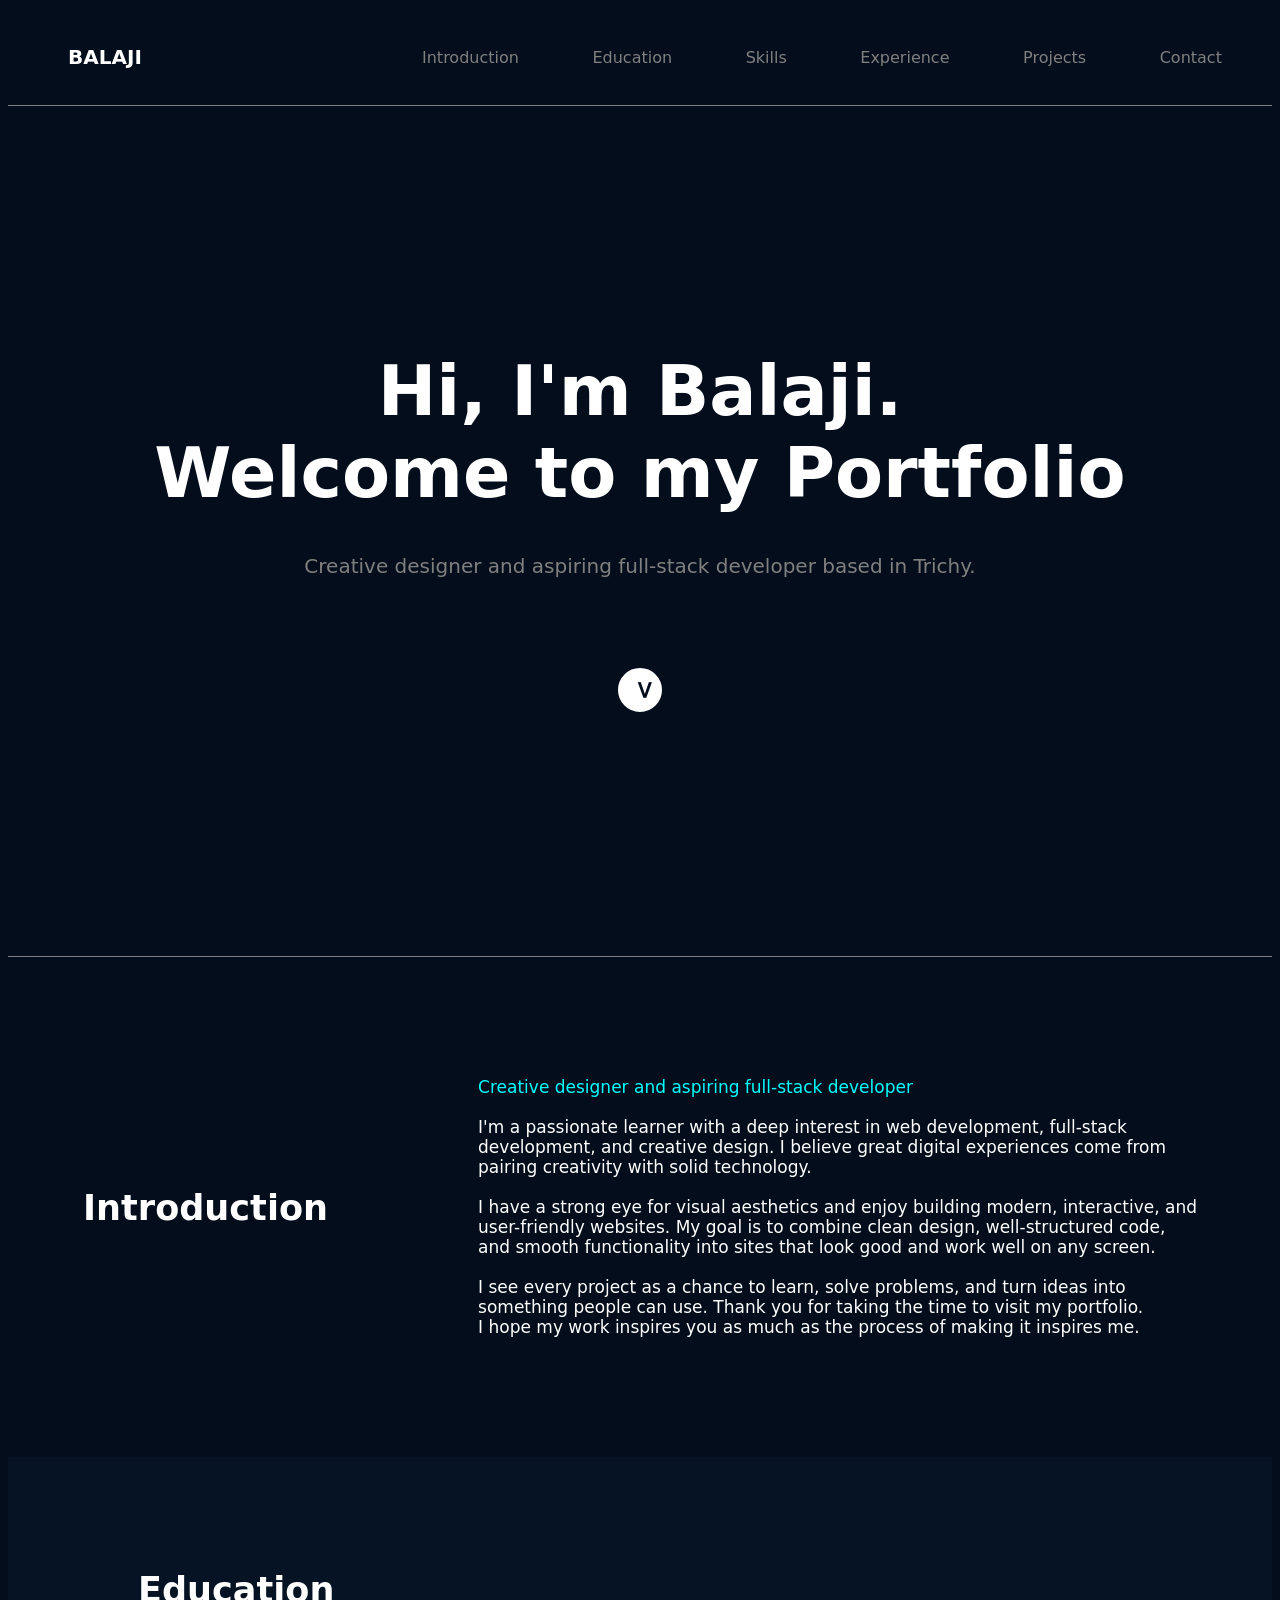
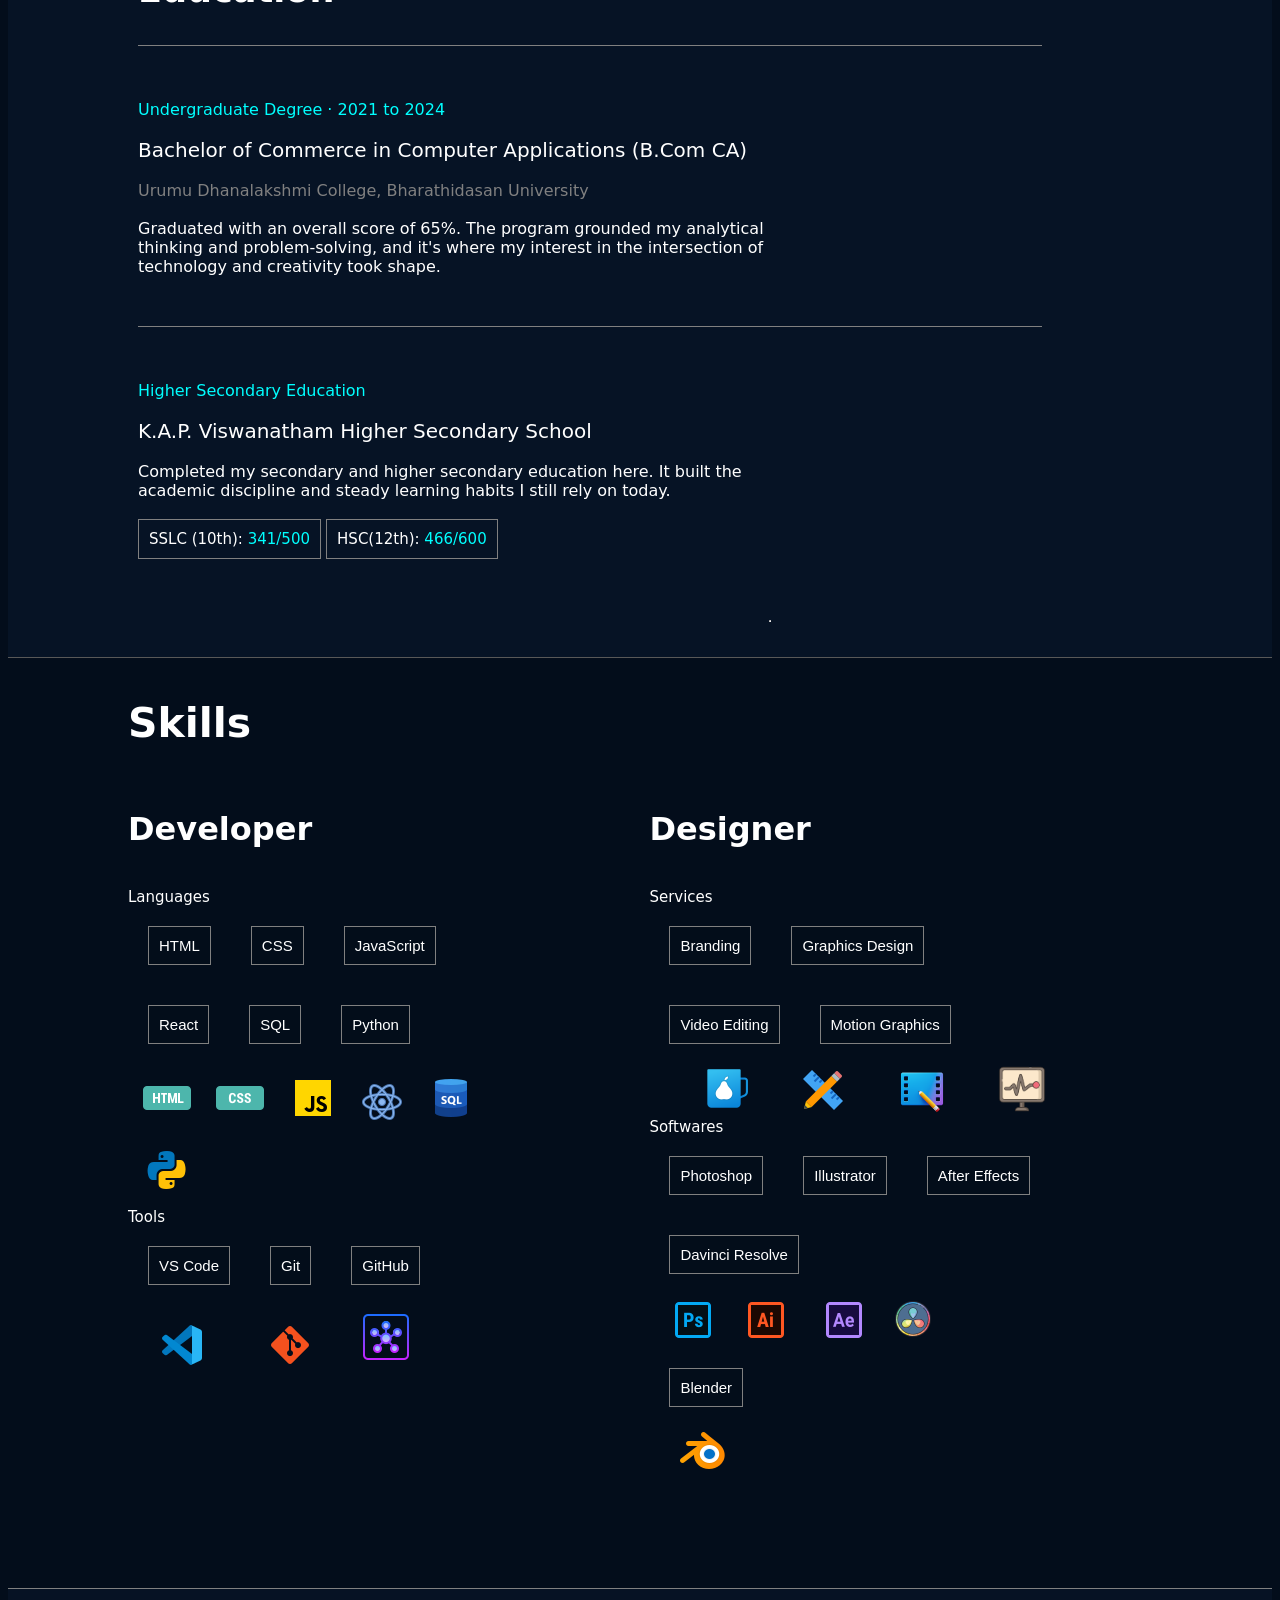
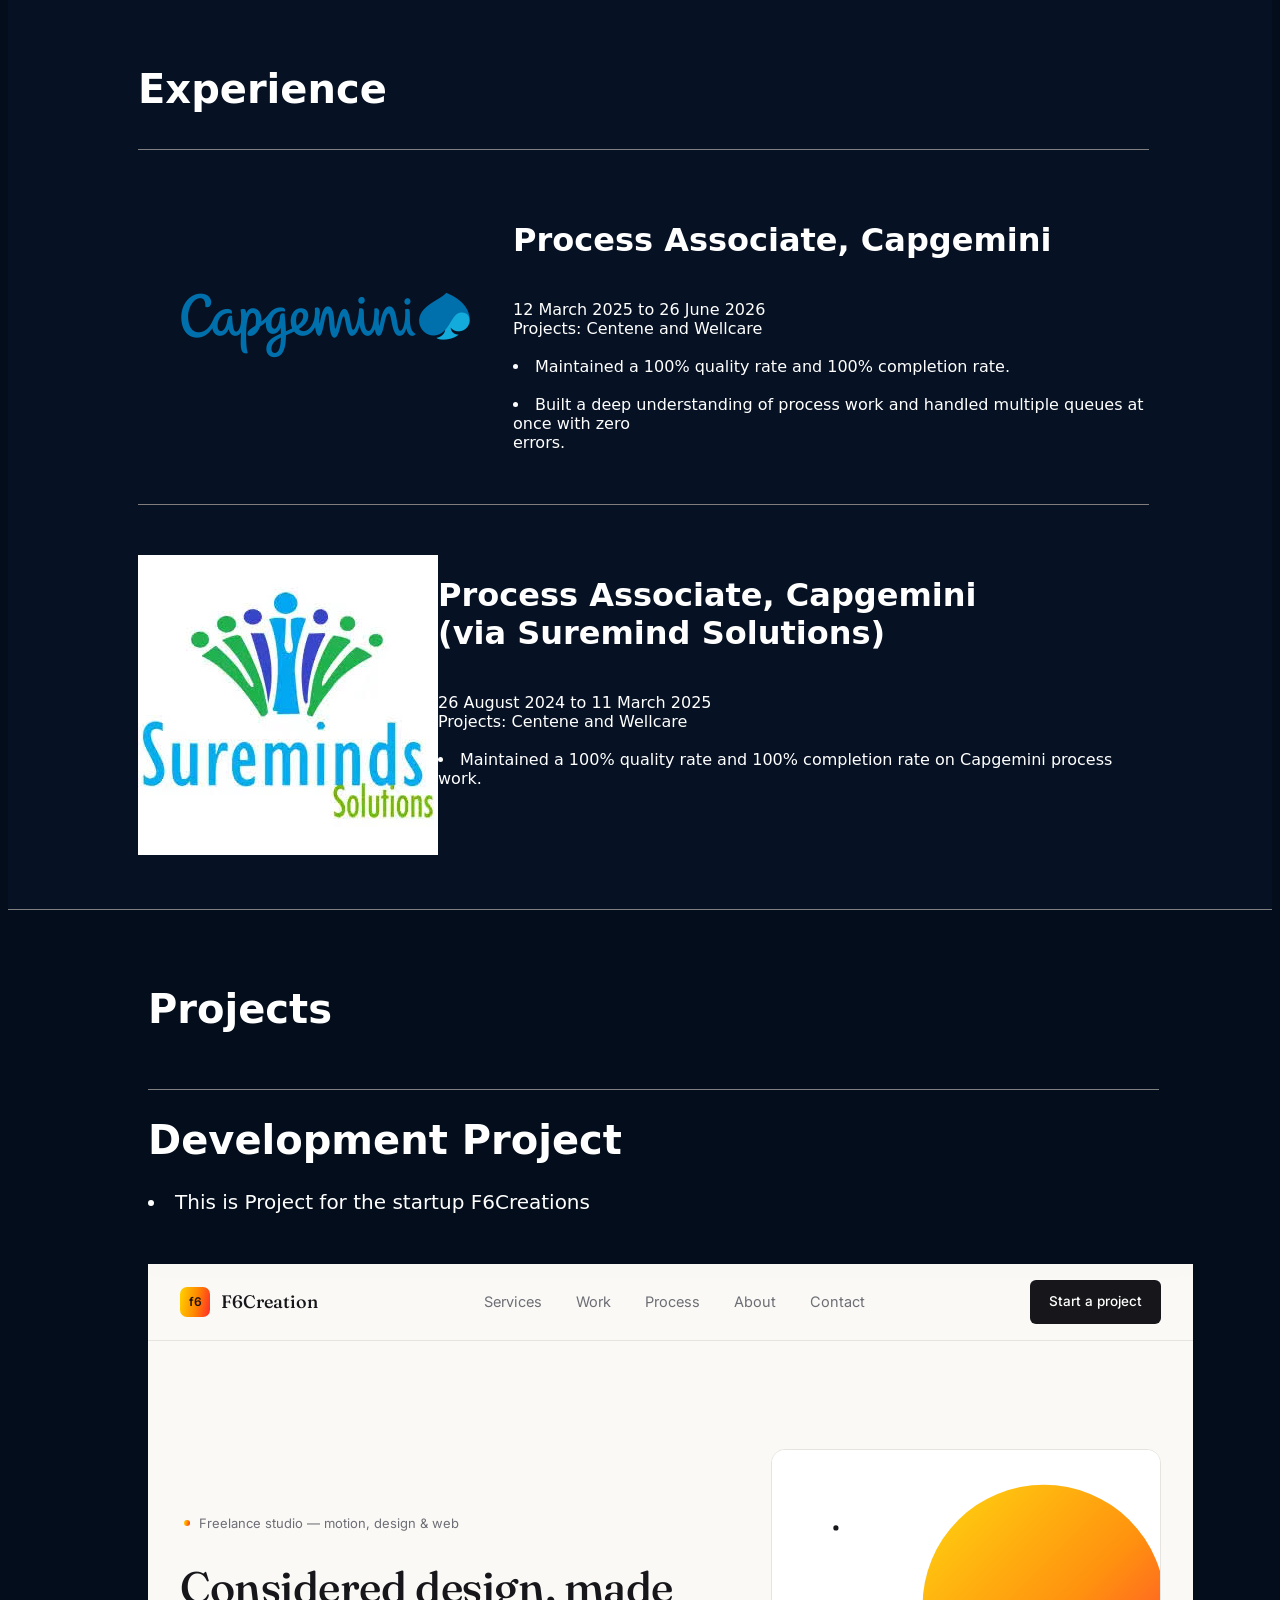
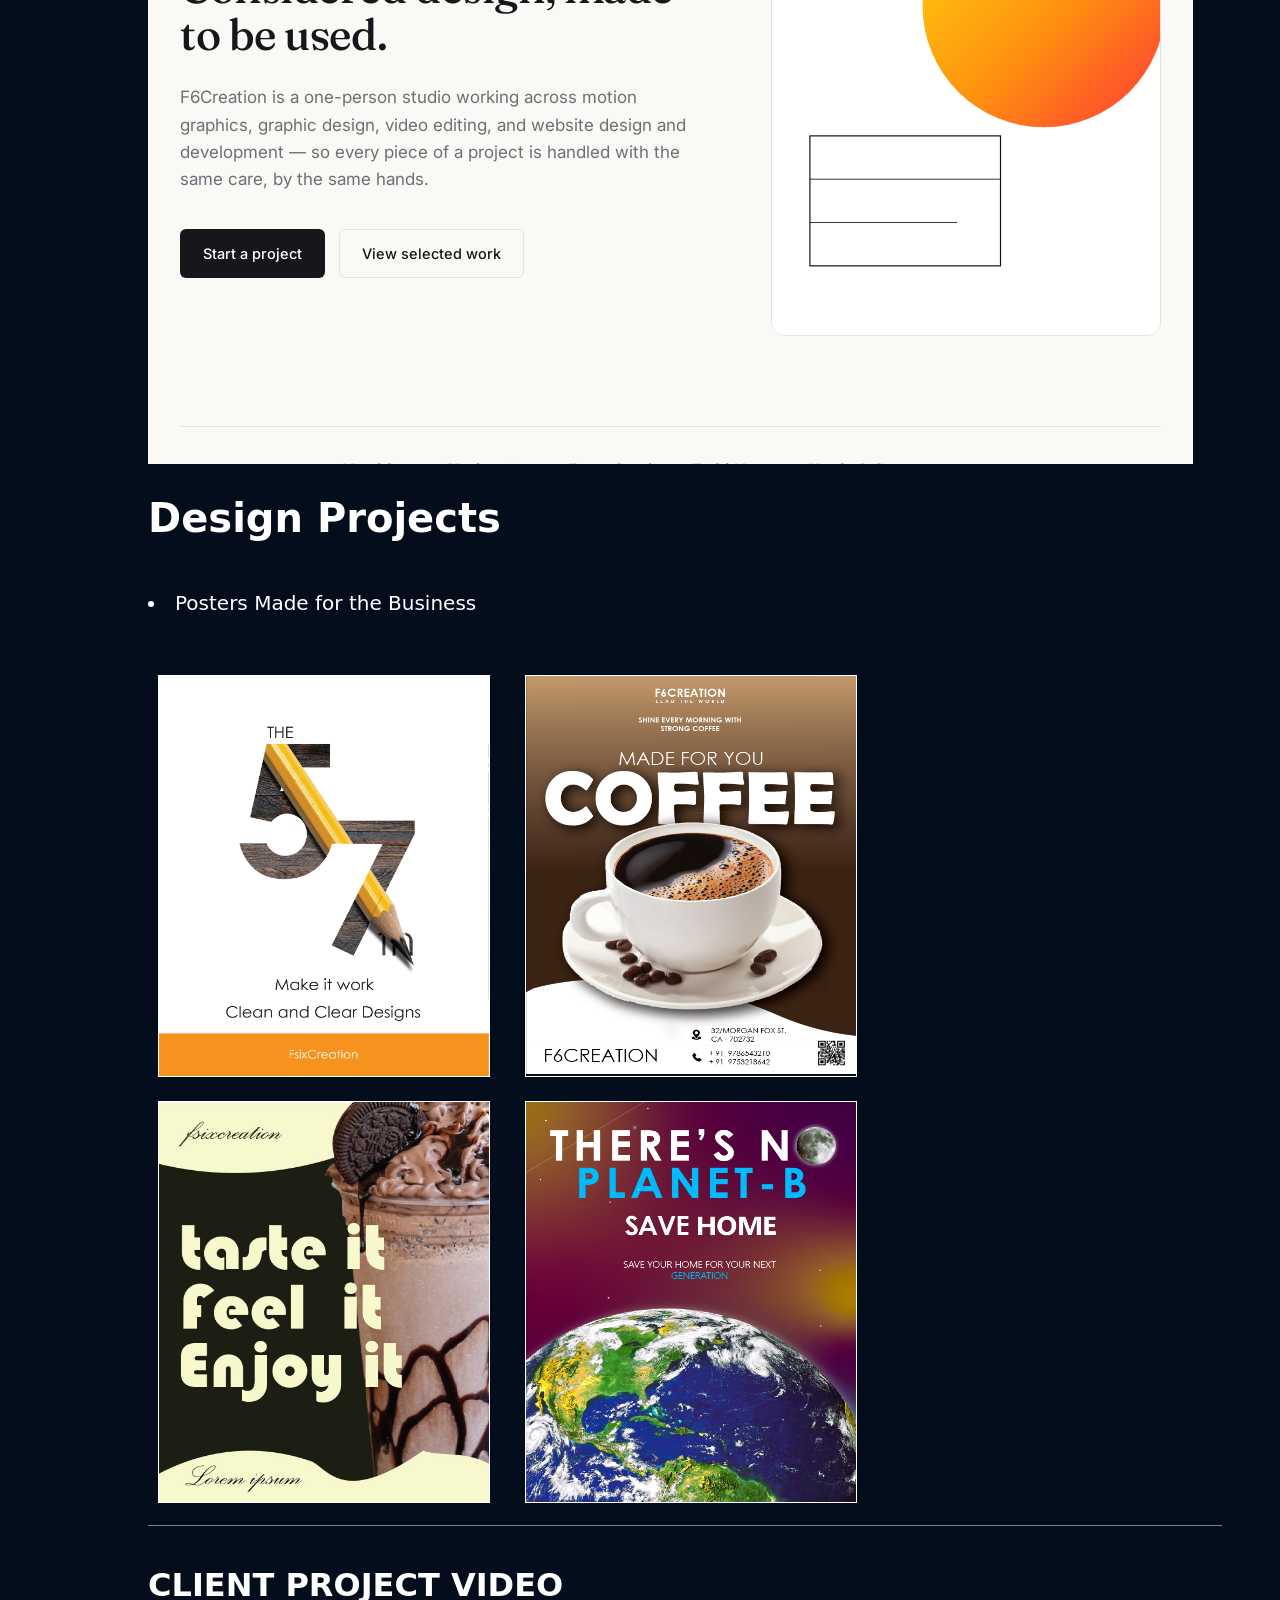
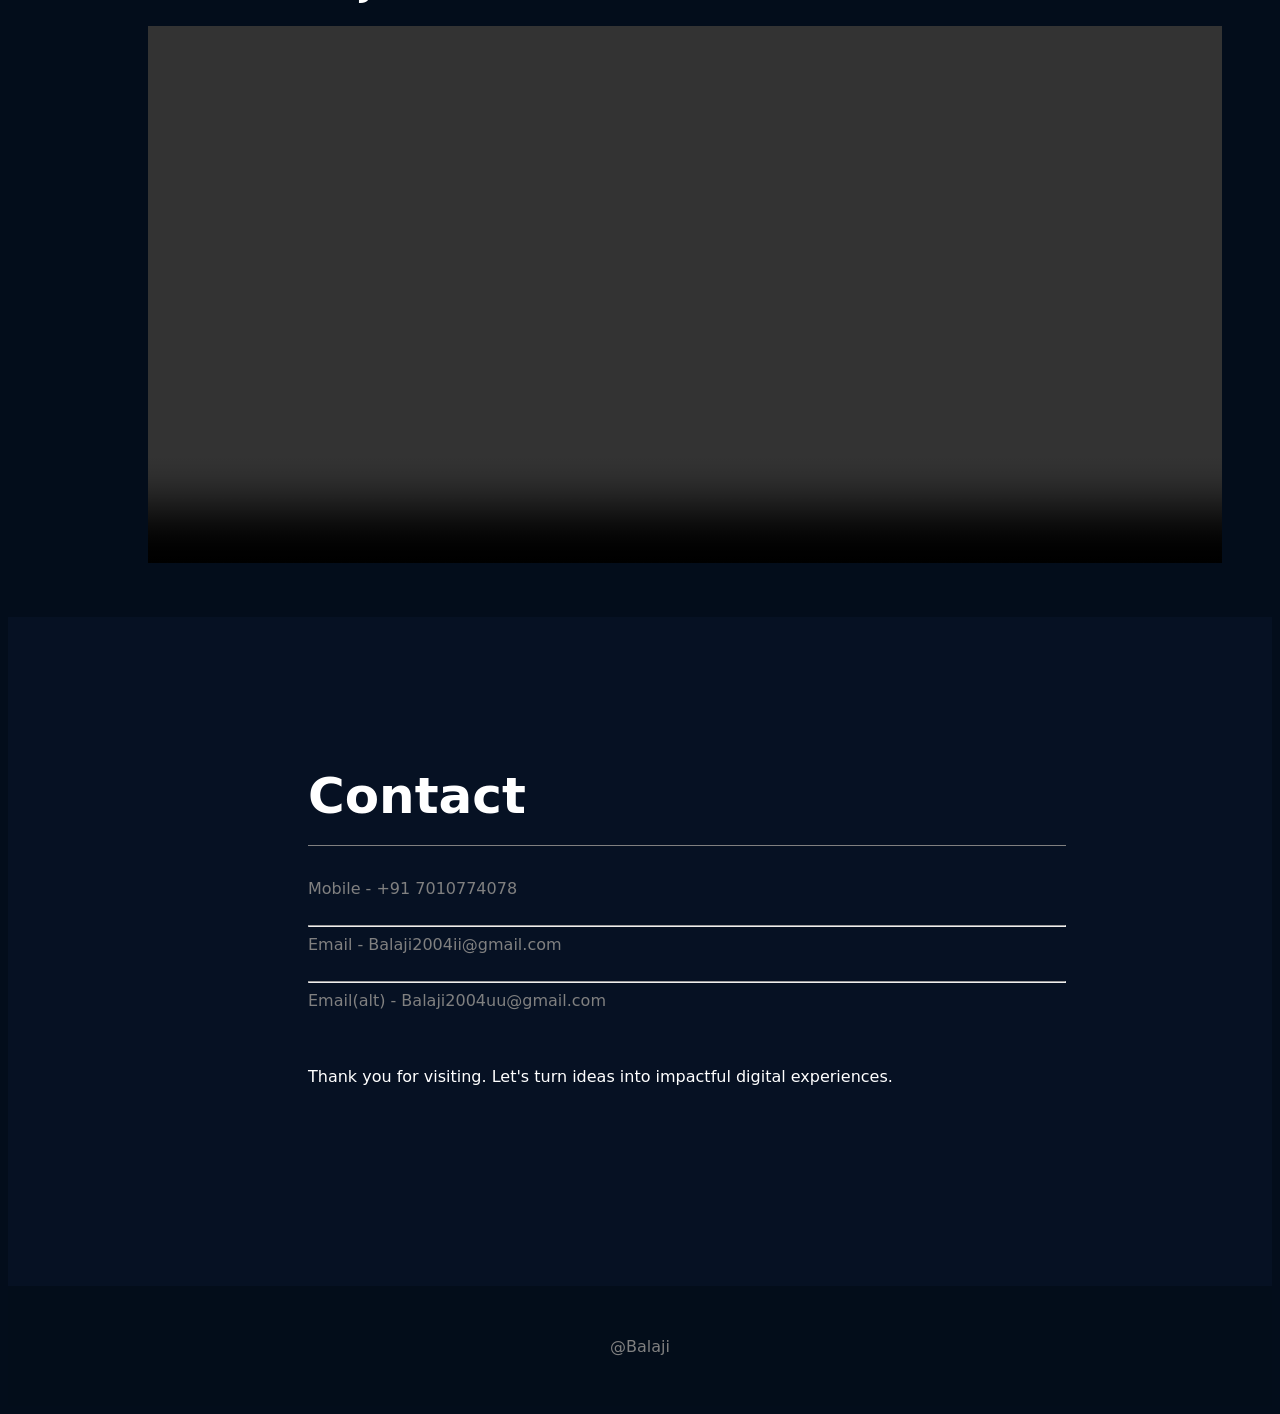
==== index.html @ a77b5b73 "Add files via upload" ====
<!DOCTYPE html>
<html lang="en">
<link rel="stylesheet" href="portfolio.css">
<head>
    <meta charset="UTF-8">
    <meta name="viewport" content="width=device-width, initial-scale=1.0">
    <title>Portfolio - Hire</title>
</head>
<body>
    <head1>
        <name class="name"><h4 style="display: inline-block;">BALAJI</h4></name>
        <options class="options">
            <option1>Introduction</option1>
            <option2>Education</option2>
            <option3>Skills</option3>
            <option4>Experience</option4>
            <option5>Projects</option5>
            <option6>Contact</option6>
        </options>

    </head1>

    <div class="page1">
    <div class="landing-page">
        Hi, I'm Balaji.<br>
        Welcome to my Portfolio<br>
        <div class="intro">
                Creative designer and aspiring full-stack developer based in Trichy.
        </div>
        <div class="button">></div>
    </div>
    </div>

    <div class="page2">
            <div class="left-content">
                <h3>Introduction</h3>
            </div>
            <div class="right-content">
                <span style="color: aqua;">Creative designer and aspiring full-stack developer</span> <br> <br>
                    I'm a passionate learner with a deep interest in web development, full-stack <br>    development, and creative design. I believe great digital experiences come from <br> pairing creativity with solid technology. <br> <br>
                    I have a strong eye for visual aesthetics and enjoy building modern, interactive, and <br> user-friendly websites. My goal is to combine clean design, well-structured code, <br> and smooth functionality into sites that look good and work well on any screen. <br> <br>
                    I see every project as a chance to learn, solve problems, and turn ideas into <br> something people can use. Thank you for taking the time to visit my portfolio. <br> I hope my work inspires you as much as the process of making it inspires me. <br>

            </div>
    </div>

    <div class="page3">
        <div class="page3-title">
            <h3>Education</h3>
        </div>
        <div class="ug">
            <span style="color: aqua;">Undergraduate Degree · 2021 to 2024</span> <br><br>
            <span style="font-size: 20px;">Bachelor of Commerce in Computer Applications (B.Com CA)</span> <br><br>
            <span style="color: grey;">Urumu Dhanalakshmi College, Bharathidasan University</span> <br><br>   
            Graduated with an overall score of 65%. The program grounded my analytical <br> thinking and problem-solving, and it's where my interest in the intersection of <br> technology and creativity took shape.
        </div>
        <div class="hs">
            <span style="color: aqua;">Higher Secondary Education</span> <br><br>
            <span style="font-size: 20px;">K.A.P. Viswanatham Higher Secondary School</span> <br><br>
            Completed my secondary and higher secondary education here. It built the <br> academic discipline and steady learning habits I still rely on today.
            <br><br><button>SSLC (10th): <span style="color: aqua;">341/500</span> </button> <button>HSC(12th): <span style="color: aqua;">466/600</span> </button>
        </div>
        <hr>
    </div>

    <div class="page4">
        <div class="page4-title">
            <h3>Skills</h3>
        </div>
    

        <div class="box1">
            <div class="section1">
                <h1>Developer</h1>
                <br>
                <span style="font-size: 15px;">Languages</span>
                <div class="language"><button>HTML</button><button>CSS</button><button>JavaScript</button><button>React</button><button>SQL</button><button>Python</button></div>
                <div class="images"><img src="HTML.png" alt=""><img src="css.png" alt=""><img src="js.png" alt=""><img src="react.png" alt=""><img src="sql.png" alt=""><img src="python.png" alt=""> </div>
                <span  style="font-size: 15px;">Tools</span>
                <div class="tools"><button>VS Code</button><button>Git</button><button>GitHub</button></div>
                <div class="tools-images"><img style="margin-left: 30px;" src="vs code.png" alt=""><img style="margin-left: 60px;" src="git.png" alt=""> <img style="margin-left: 35px;" src="git hub.png" alt=""></div>
            </div>
            <div class="section2">
                <h1>Designer</h1>
                <br>
                <span  style="font-size: 15px;">Services</span>
                <div class="services"><button>Branding</button><button>Graphics Design</button><button>Video Editing</button><button>Motion Graphics</button></div>
                <div class="services-image"><img src="Branding.png" alt=""><img src="Graphics Design.png" alt=""><img style="width: 50px;" src="editing.png" alt=""><img style="width: 50px;" src="motion grpahics.png" alt=""></div>
                <span  style="font-size: 15px;">Softwares</span>
                <div class="softwares"><button>Photoshop</button><button>Illustrator</button><button>After Effects</button><button>Davinci Resolve</button></div>
                <div class="softwares-image"><img style="margin-left: 20px;" src="ps.png" alt=""><img style="margin-left: 25px;" src="ai.png" alt=""><img style="margin-left: 30px;" src="After Effects.png" alt=""><img style="height: 50px; margin-left: 20px; " src="Davinci Resolve.png" alt=""></div>
                <div><button>Blender</button></div>
                <div><img style="margin-left: 30px;" src="Blender.png" alt=""></div>
            </div>
        </div>
    </div>

    <div class="page5">
        <div class="page5title">
            <h1>Experience</h1>
        </div>
        <div class="page5exp">

            <div class="page5exp2img">
                <img style="height: 250px; " src="capgemini.png" alt="">
            </div>
            <div class="page5exp1para">
                <h1>Process Associate, Capgemini</h1><br>
                <span>12 March 2025 to 26 June 2026</span><br>
                <span>Projects: Centene and Wellcare</span><br>
                <br>
                <li>Maintained a 100% quality rate and 100% completion rate.</li><br>
                <li>Built a deep understanding of process work and handled multiple queues at once with zero <br> errors.</li>
            </div>
        </div>

        <div class="page5exp2">

            <div class="page5exp1img">
                <img src="Suremind.jpg" alt="">
            </div>

            <div class="page5exp2para">
                <h1>Process Associate, Capgemini <br> (via Suremind Solutions)</h1><br>
                <span>26 August 2024 to 11 March 2025</span><br>
                <span>Projects: Centene and Wellcare</span><br>
                <br>
                <li>Maintained a 100% quality rate and 100% completion rate on Capgemini process work.</li><br>
            </div>

        </div>
    </div>

    <div class="page6">
        <div class="Development-project">
            <h1>Projects</h1>
        </div>
        <div class="dev-heading">
        <h1>Development Project</h1>
        <p><li style="font-size: 20px;">This is Project for the startup F6Creations</li></p>
        </div>
        <div class="window">
            <iframe style="height: 800px;" width="93%" src="f6creation.html" frameborder="0"></iframe>
        </div>
    </div>

    <div class="page6-2">
        <div class="dev-heading">
            <h1>Design Projects</h1><br>
            <p><li  style="margin-top: -20px;">Posters Made for the Business</li></p>
        </div>
        <div class="page6-2-video">
            <div class="poster1"><img src="pen.png" alt=""></div>
            <div class="poster1"><img src="coffee.png" alt=""></div>
            <div class="poster1"><img src="icecream.jpeg" alt=""></div>
            <div class="poster1"><img src="earth.png" alt=""></div>
        </div>
    </div>

    <div class="pagevideoheadline">
        <h1 style="color: white;" >CLIENT PROJECT VIDEO</h1>
    </div>

    <div class="video">
        <video controls src="Timeline 1.mp4"></video>
    </div>


    <div class="final-page">
        <div class="contact">
            <h1>Contact</h1>
            <span style="color: gray;">Mobile   -   +91 7010774078</span><br><br>
            <hr style="color: gray;">
            <span style="color: gray;">Email  -    Balaji2004ii@gmail.com</span><br><br>
            <hr>
            <span style="color: gray;">Email(alt)   -  Balaji2004uu@gmail.com</span><br><br><br><br>
            <span style="color: white;">Thank you for visiting. Let's turn ideas into impactful digital experiences.</span>
        </div>
    </div>


    <div class="bottom">
        @Balaji
    </div>




    </body>
</html>
---- portfolio.css ----
body{
    background-color: #030D1BFF;
    font-family: system-ui, -apple-system, BlinkMacSystemFont, 'Segoe UI', Roboto, Oxygen, Ubuntu, Cantarell, 'Open Sans', 'Helvetica Neue', sans-serif;
}
head1{
    display: flex;
    flex-direction: row;
    justify-content: space-between;
    color: white;
    font-family: system-ui, -apple-system, BlinkMacSystemFont, 'Segoe UI', Roboto, Oxygen, Ubuntu, Cantarell, 'Open Sans', 'Helvetica Neue', sans-serif;
    border-bottom: 0.2px solid grey;
    padding: 10px;
}

.name{
    padding-left: 50px;
    font-size: 20px;
    display: inline-block;
    color: white;
}
.page1{
    height: 850px;
    display: flex;
    flex-direction: column;
    justify-content: space-around;
    border-bottom: 1px solid grey;
}
.options{
    padding-top: 30px;
    color: grey;
    width: 800px;
    display: flex;
    justify-content: space-between;
    cursor: pointer;
    padding-right:40px;
}
.landing-page{
    font-family:system-ui, -apple-system, BlinkMacSystemFont, 'Segoe UI', Roboto, Oxygen, Ubuntu, Cantarell, 'Open Sans', 'Helvetica Neue', sans-serif;
    color: white;
    font-size: 70px;
    text-align: center;
    font-weight: 750;
    height:700px;
    align-content: center;
}
.intro{
    font-family: system-ui, -apple-system, BlinkMacSystemFont, 'Segoe UI', Roboto, Oxygen, Ubuntu, Cantarell, 'Open Sans', 'Helvetica Neue', sans-serif;
    font-weight: 100;
    font-size: 20px;
    padding-top: 40px;
    color: grey;
    padding-bottom: 50px;
}

.button{
    font-size: 25px;
    color: #030D1AFF;
    background-color: white;
    border: 2px solid white;
    display: inline-block;
    border-radius: 100%;
    -webkit-border-radius: 100%;
    -moz-border-radius: 100%;
    -ms-border-radius: 100%;
    -o-border-radius: 100%;
    width: 40px;
    height: 40px;
    transform: rotate(90deg);
    -webkit-transform: rotate(90deg);
    -moz-transform: rotate(90deg);
    -ms-transform: rotate(90deg);
    -o-transform: rotate(90deg);
    cursor: pointer;
}

.page2{
    margin-top: 50px;
    margin-bottom: 50px;
    color: white;
    align-items: center;
    display: flex;
    flex-direction: row;
    justify-content: space-around;
    height: 400px;
    font-family: system-ui, -apple-system, BlinkMacSystemFont, 'Segoe UI', Roboto, Oxygen, Ubuntu, Cantarell, 'Open Sans', 'Helvetica Neue', sans-serif;
    font-size: 17px;
}

.left-content{
    font-size: 30px;
}

.page3{
    background-color: #061325FF;
    color: white;
    display: flex;
    flex-direction: column;
    justify-content: space-around;
    height: 800px;
    padding-left: 260px;
    font-family: system-ui, -apple-system, BlinkMacSystemFont, 'Segoe UI', Roboto, Oxygen, Ubuntu, Cantarell, 'Open Sans', 'Helvetica Neue', sans-serif;
    border-bottom: 1px solid rgb(88, 88, 88);
}

.page3-title{
    font-size: 30px;
    font-family: system-ui, -apple-system, BlinkMacSystemFont, 'Segoe UI', Roboto, Oxygen, Ubuntu, Cantarell, 'Open Sans', 'Helvetica Neue', sans-serif;
    border-bottom: 1px solid grey;
    margin-top: 50px;
    width: 90%;
}

.ug{
    width: 90%;
    border-bottom: 1px solid grey;
    padding-bottom: 50px;
}

.hs button{
    font-size: 15px;
    padding: 10px;
    background-color: #061325FF;
    color: white;
    border: 1px solid gray;
    font-family: system-ui, -apple-system, BlinkMacSystemFont, 'Segoe UI', Roboto, Oxygen, Ubuntu, Cantarell, 'Open Sans', 'Helvetica Neue', sans-serif ;
}
.page4-title{
    margin-left: 260px;
    width: 80%;
    display:block;
    color: white;
    font-size: 35px;
    right: 90px;
}
.box1{
    color: white;
    width: 75%;
    margin-left: 260px;
    display: flex;
    justify-content: space-between;
    height: 600px;
}
.section1{
    width: 45%;
    height: 300px;
    display: flex;
    flex-direction: column;
}
.section1 button{
    margin: 20px;
    font-size: 15px;
    color: white;
    background-color: #030D1AFF;
    border: 1px solid gray;
    padding: 10px;
}
.section2{
    width: 45%;
    height: 300px;
    display: flex;
    flex-direction: column;
}
.section2 button{
    margin: 20px;
    font-size: 15px;
    color: white;
    background-color: #030D1AFF;
    border: 1px solid gray;
    padding: 10px;
    border-bottom: 1px solid gray;
}
.page4{
    border-bottom: 1px solid gray;
}
.page5-title{
    color: white;
    margin-left: 250px;
    font-size: 25px;
    margin-top: -30px;
    padding-top: 50px;
    padding-bottom: 50px;
    border-bottom: 1px solid gray;
    width: 80%;
}
.page5{
    background-color: #061224FF ;
    color: white;
    border-bottom: 1px solid gray;
}
.page5title{
    width: 80%;
    padding-top: 50px;
    margin-left: 260px;
    font-size: 20px;
    border-bottom: 1px solid gray;
    padding-bottom: 10px;
}
.page5exp{
    display: flex;
    justify-content: space-around;
    padding-top: 50px;
    margin-left: 270px;
    border-bottom: 1px solid rgb(129, 125, 125);
    width: 80%;
    padding-bottom: 50px;
}
.page5exp2{
    display: flex;
    justify-content: space-around;
    padding-top: 50px;
    margin-left: 270px;
    width: 80%;
    padding-bottom: 50px;
}
.Development-project{
    color: white;
    font-size: 20px;
    margin-left: 140px;
    padding-top: 50px;
    padding-bottom: 30px;
    border-bottom: 1px solid gray;
    width: 80%;
}
.dev-heading{
    color: white;
    font-size: 10px;
    margin-left: 140px;
    padding-bottom: 30px;
    width: 80%;
}
.window{
    margin-left: 140px;
}
.page6-2-video{
    margin-left: 30px;
    height: 500px;
    width:85%;
    margin-left: 140px;
    display: inline-block;
    margin-bottom: 0px;
    border-bottom: 1px solid gray;
}
.dev-heading{
    font-size: 20px;
}
.poster1{
    display: inline-block;
    padding: 10px 10px 10px 10px;
    margin-right: 10px;
}
.poster1 img{
    border: .5px solid white;
    height: 400px;
    width: 330px;
}
.video{
    margin-top: 10px;
    margin-left: 140px;
    width: 85%;
    margin-bottom: 40px;
}
.video video{
    width: 100%;
    height: 100%;
}
.pagevideoheadline{
    margin-left: 140px;
}
.final-page{
    background-color: #061123FF;
    padding-bottom: 200px;
}
.contact{
    margin-top: 50px;
    color: white;
    background-color: #061123FF;
    margin-left: 400px;
    width: 60%;
}
.contact h1{
    padding-top: 150px;
    font-size: 50px;
    padding-bottom: 20px;
    border-bottom: 1px solid gray;
}
.bottom{
    width: 100%;
    height: 120px;
    background-color: #030D1AFF;
    color: gray;
    display: flex;
    align-items: center;
    justify-content: center;
}



@media screen and (max-width:375px){
    .name{
        font-size: 0px;
        width: 0;
        height: 0;
    }
    .options{
        width: 100%;
        padding-right: 20px;
    }
    .page2{
        position: relative;
        top: 290px;
    }
    .page3{
        position: relative;
        top: 400px;
        background-color: none;
    }
    .page4{
        position: relative;
        top: 1400px;
    }
    .page4 img{
        height: 0;
        width: 0;
    }
    .page5{
        position: relative;
        top: 2000px;
        background-color: #030D1AFF;
    }
    .page6{
        position: relative;
        top: 2000px;
    }
    .page6-2{
        position: relative;
        top: 2000px;
    }
    .pagevideoheadline{
        position: relative;
        top: 2900px;
    }
    .video{
        position: relative;
        top: 2900px;
    }

    .final-page{
        position: relative;
        top: 2400px;
        background-color: #030D1AFF;
    }
    .final-page{
        background-color: #030D1AFF;
        position: relative;
        top: 3200px;
    }
    .bottom{
        position: relative;
        top: 3200px;
        align-items: center;
        left: 160px;
    }
}

@media screen and (max-width :1366px) {
        .page3-title{
            margin-left: -130px;
        }
        .ug{
            margin-left: -130px;
        }
        .hs{
            margin-left: -130px;
        }

        .page4-title{
            margin-left: 120px;
        }
        .box1{
            margin-left: 120px;
            height: 800px;
        }
        .section1 .images img{
            padding: 10px;
            padding-left: 15px;
        }
        .section2 .services-image img{
            margin-left:50px;
        }
        .page5title{
            margin-left: 130px;
        }
        .page5exp{
            margin-left: 130px;
        }
        .page5exp2{
            margin-left: 130px;
        }
        .page6-2-video img{
            width: 330px;
        }
        .page6-2{
            height: 1050px;
        }
        .page6-2-video{
            height: 860px;
        }
        .contact{
            margin-left: 300px;
        }
}
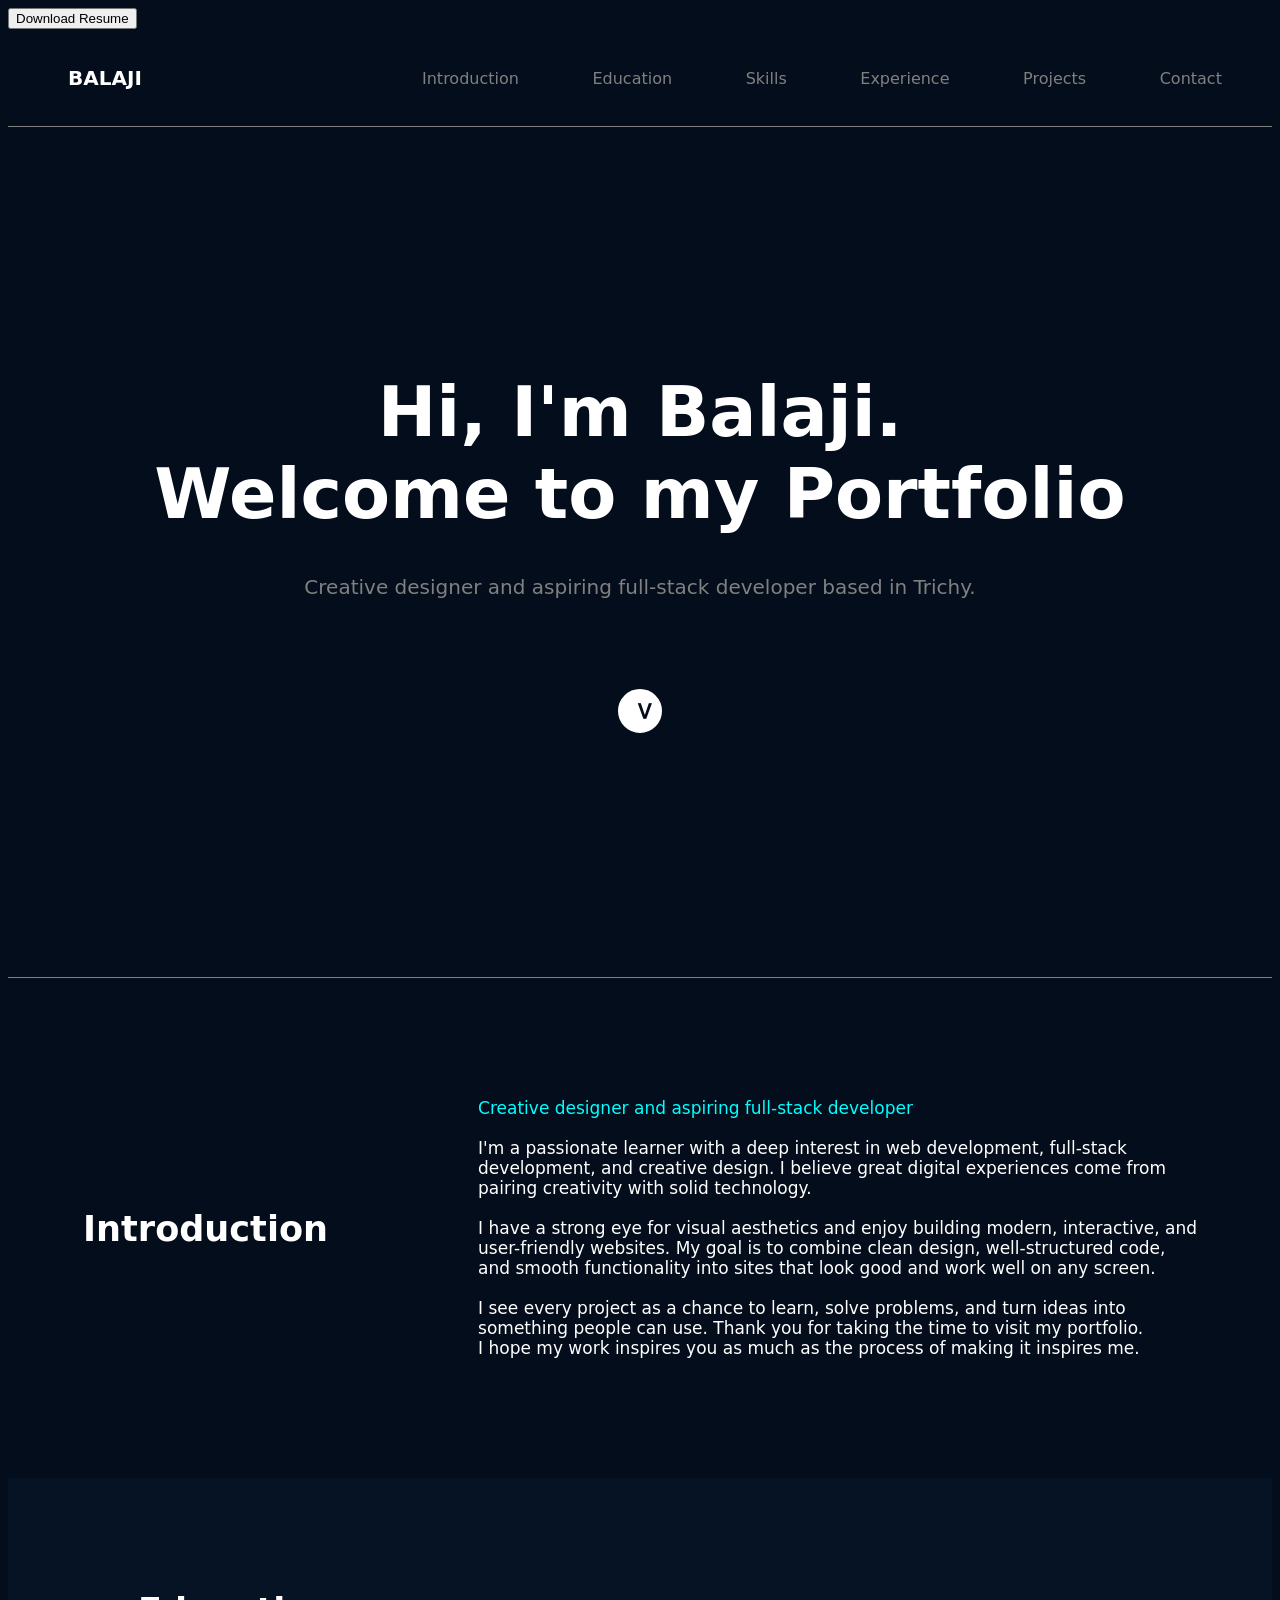
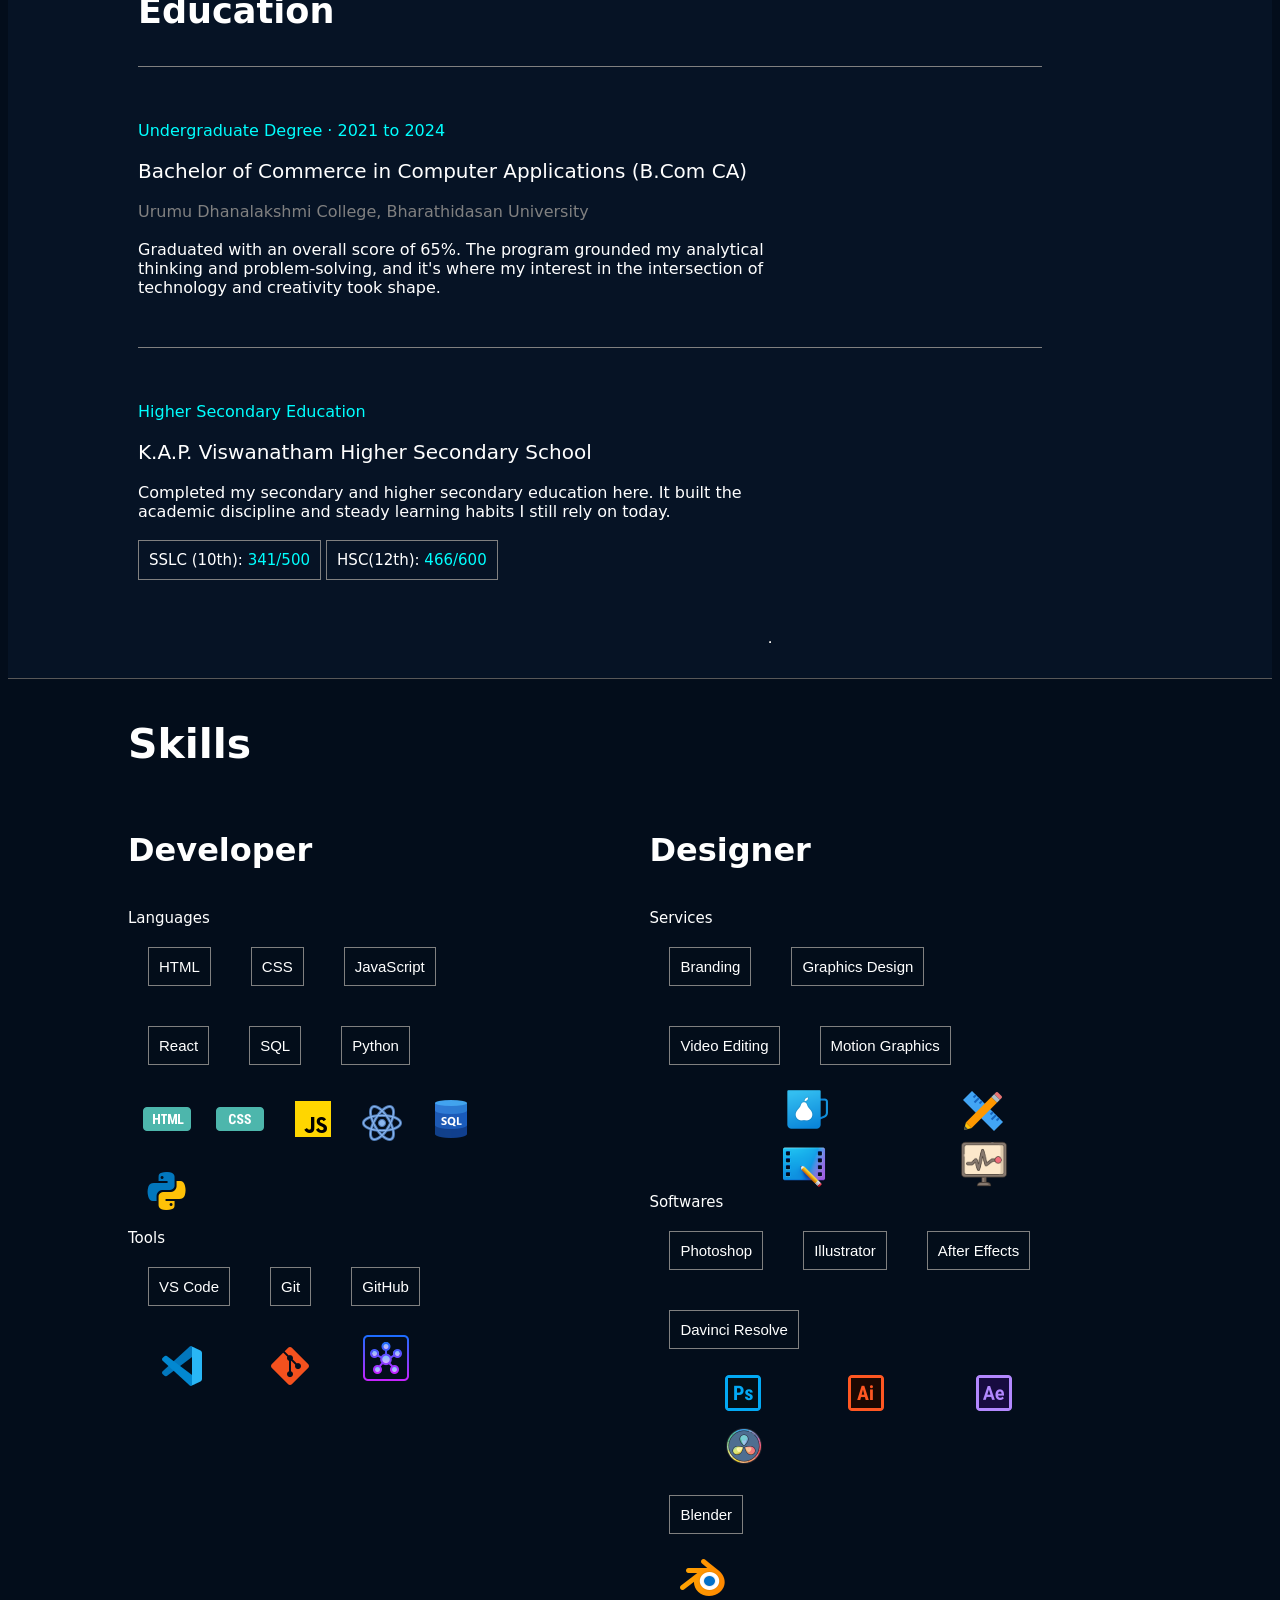
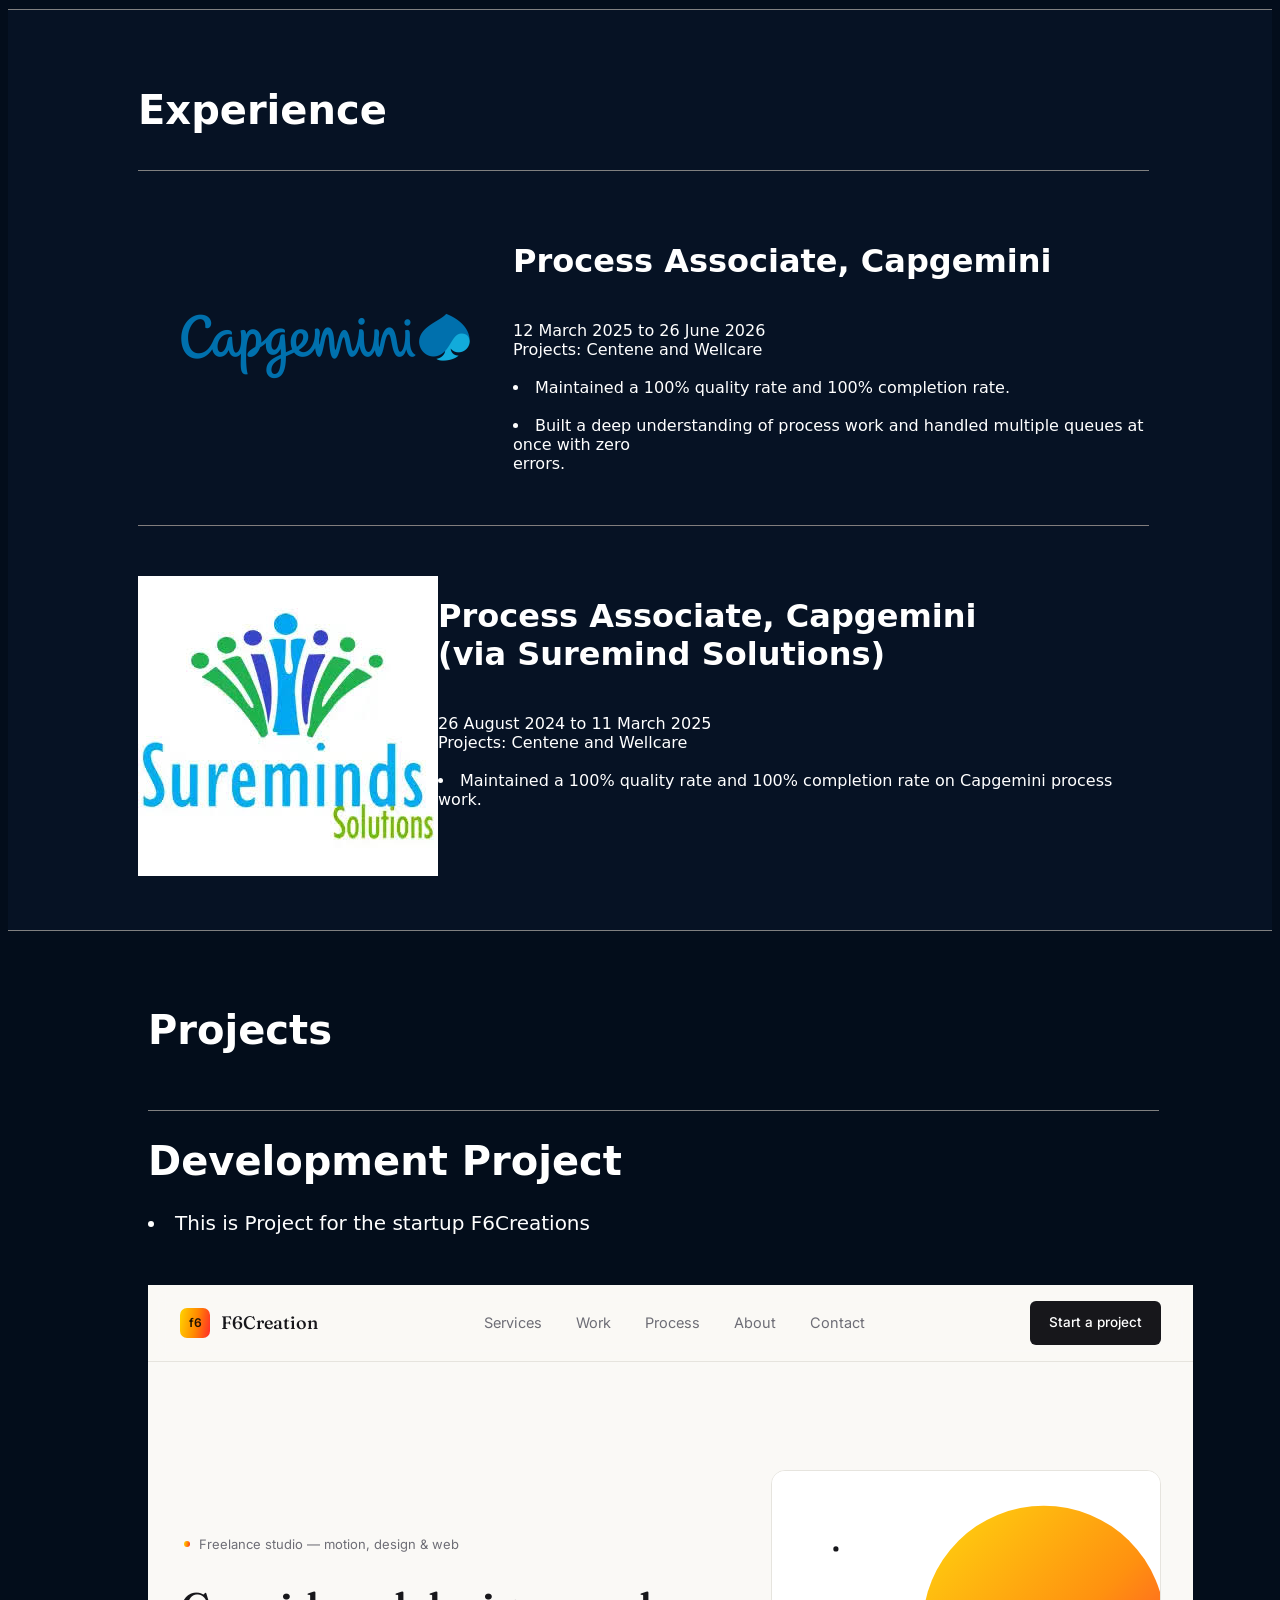
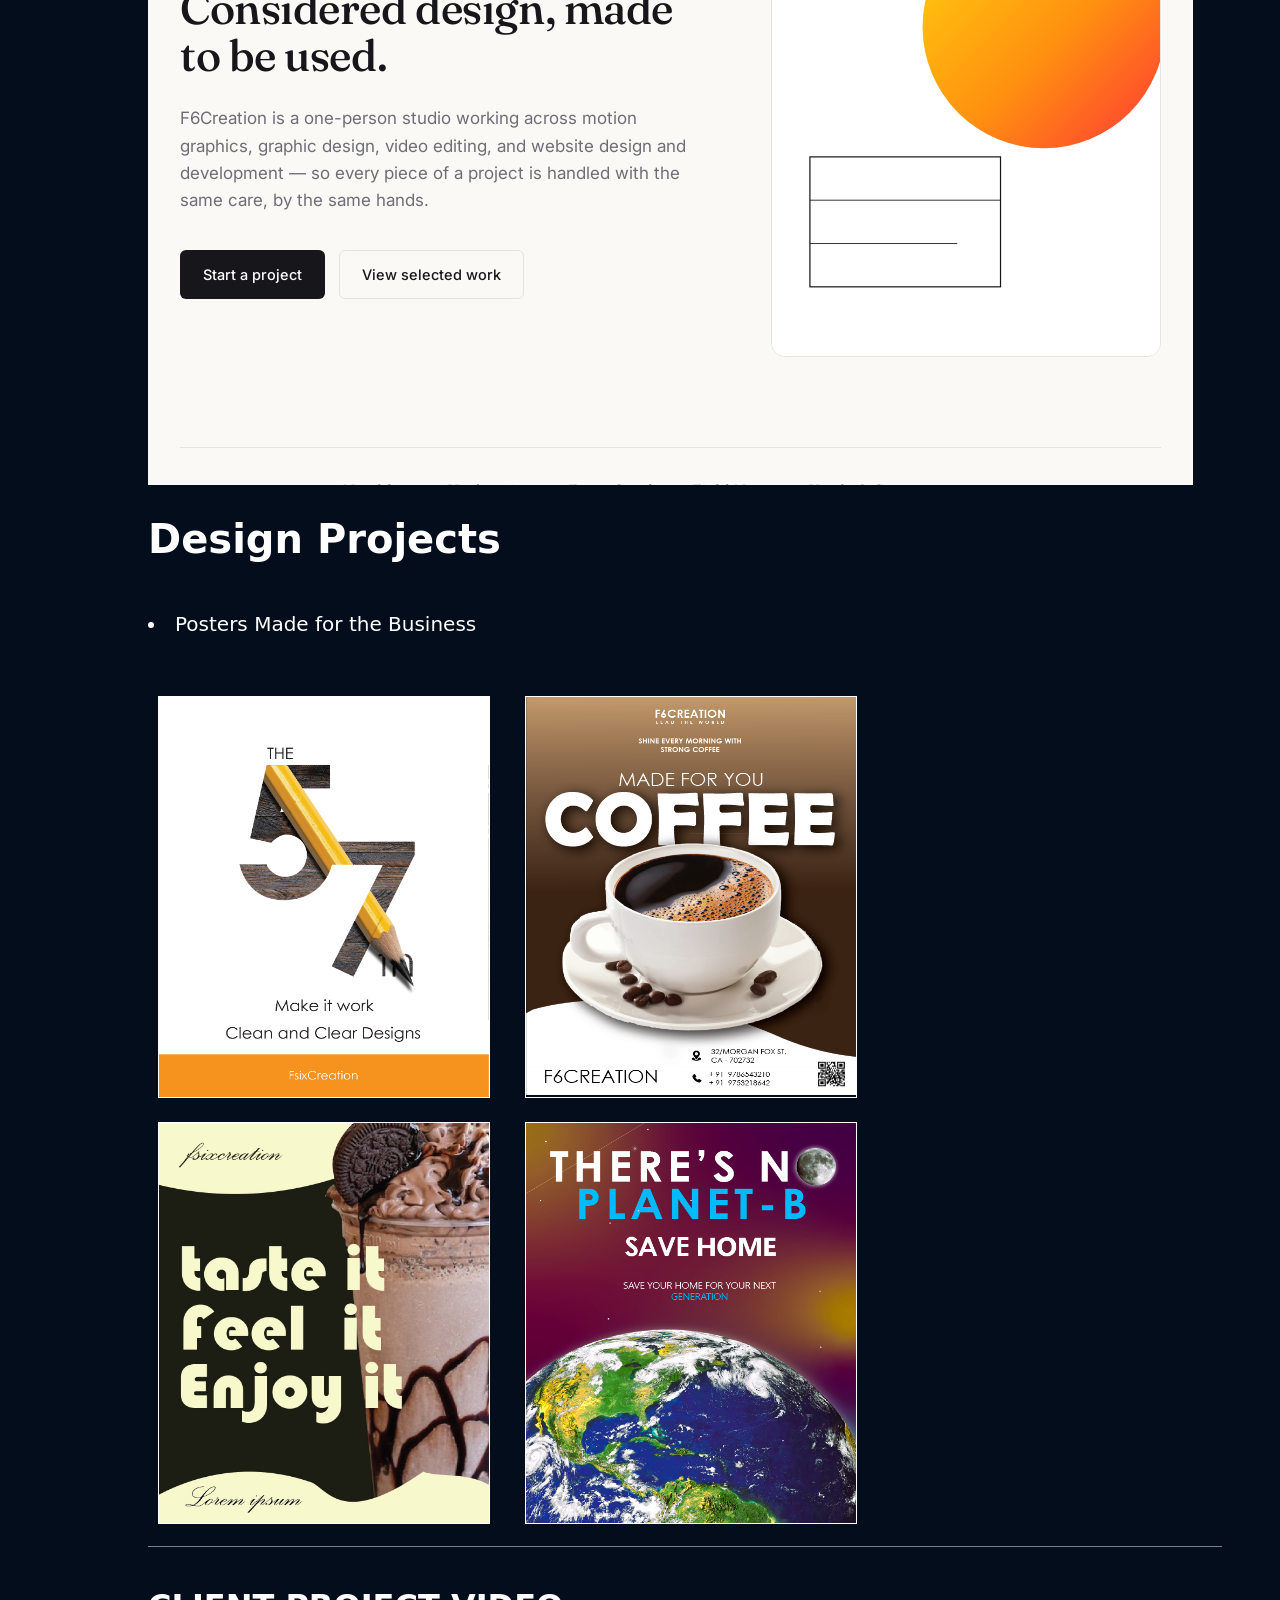
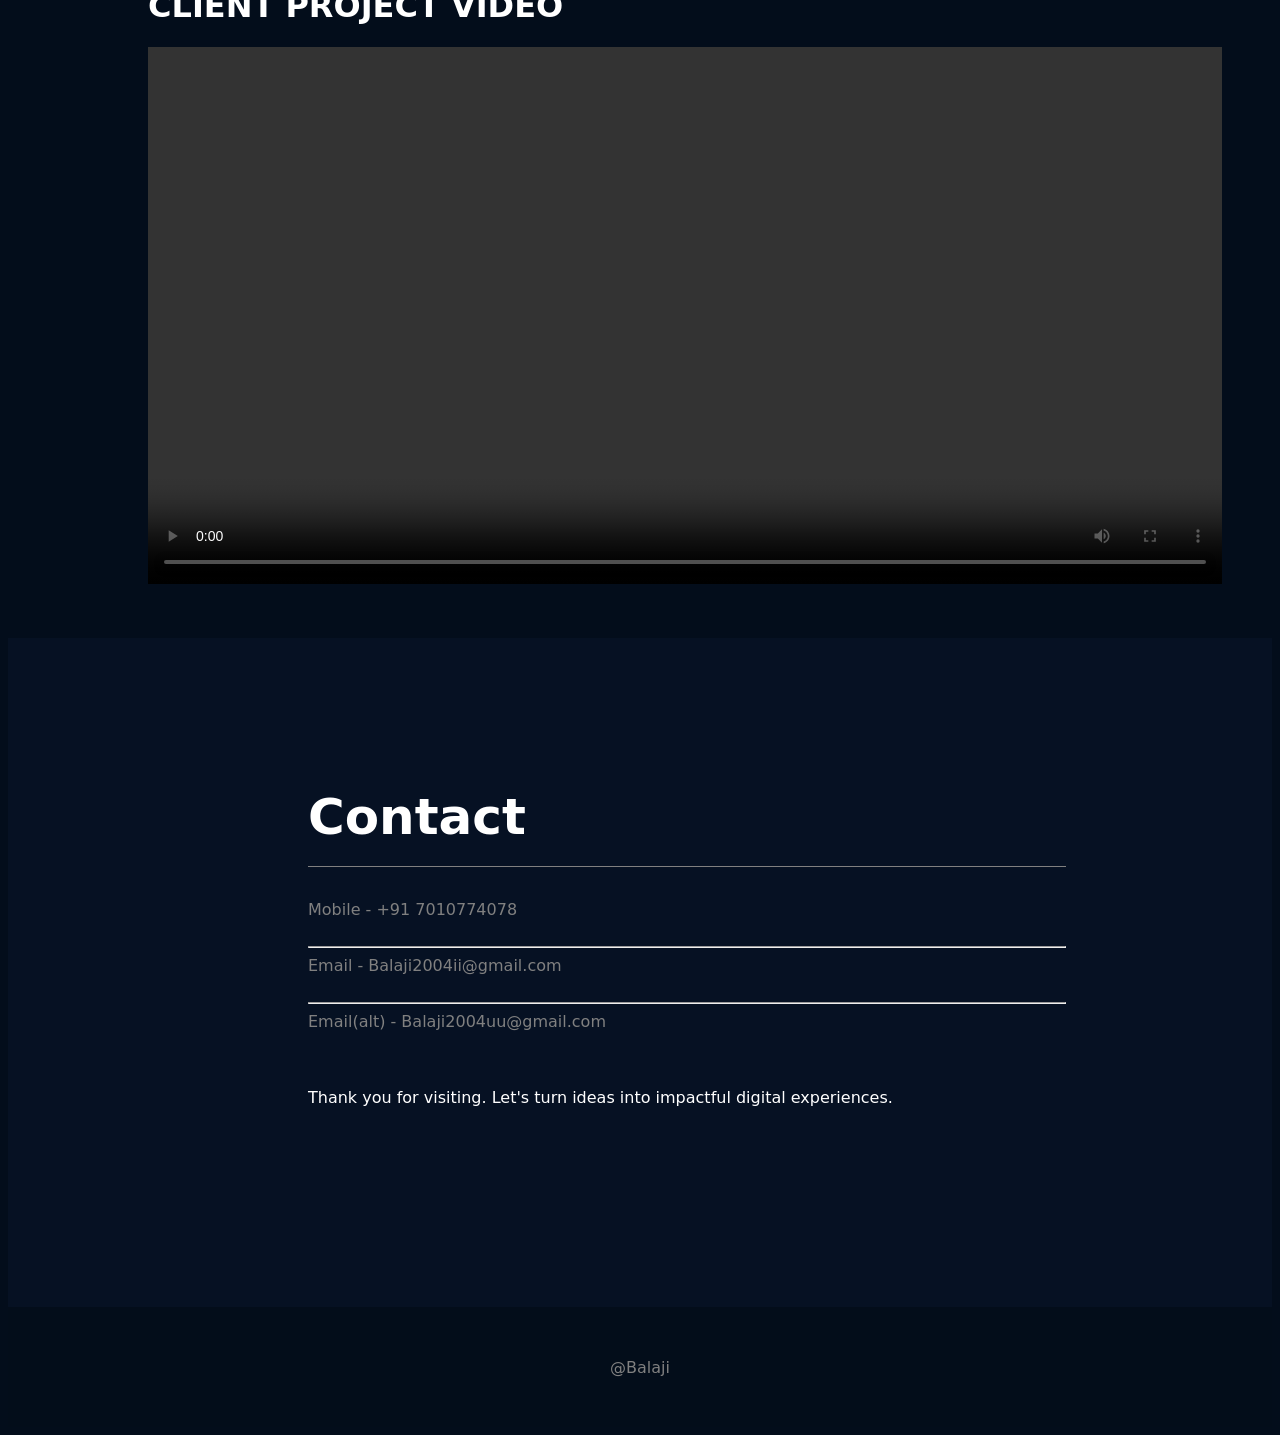
==== commit b533267d: "Update index.html" ====
--- a/index.html
+++ b/index.html
@@ -7,6 +7,7 @@
     <title>Portfolio - Hire</title>
 </head>
 <body>
+    <span class="resume" ><button onclick="location.href = 'Balaji Resume.pdf'">Download Resume</button></span>
     <head1>
         <name class="name"><h4 style="display: inline-block;">BALAJI</h4></name>
         <options class="options">
--- a/portfolio.css
+++ b/portfolio.css
@@ -172,6 +172,15 @@
 .page4{
     border-bottom: 1px solid gray;
 }
+.section1 .images img{
+    padding-left: 50px;
+}
+.section2 .services-image img{
+    padding-left: 80px;
+}
+.softwares-image img{
+    padding-left:50px;
+}
 .page5-title{
     color: white;
     margin-left: 250px;
@@ -408,4 +417,4 @@
         .contact{
             margin-left: 300px;
         }
-}+}
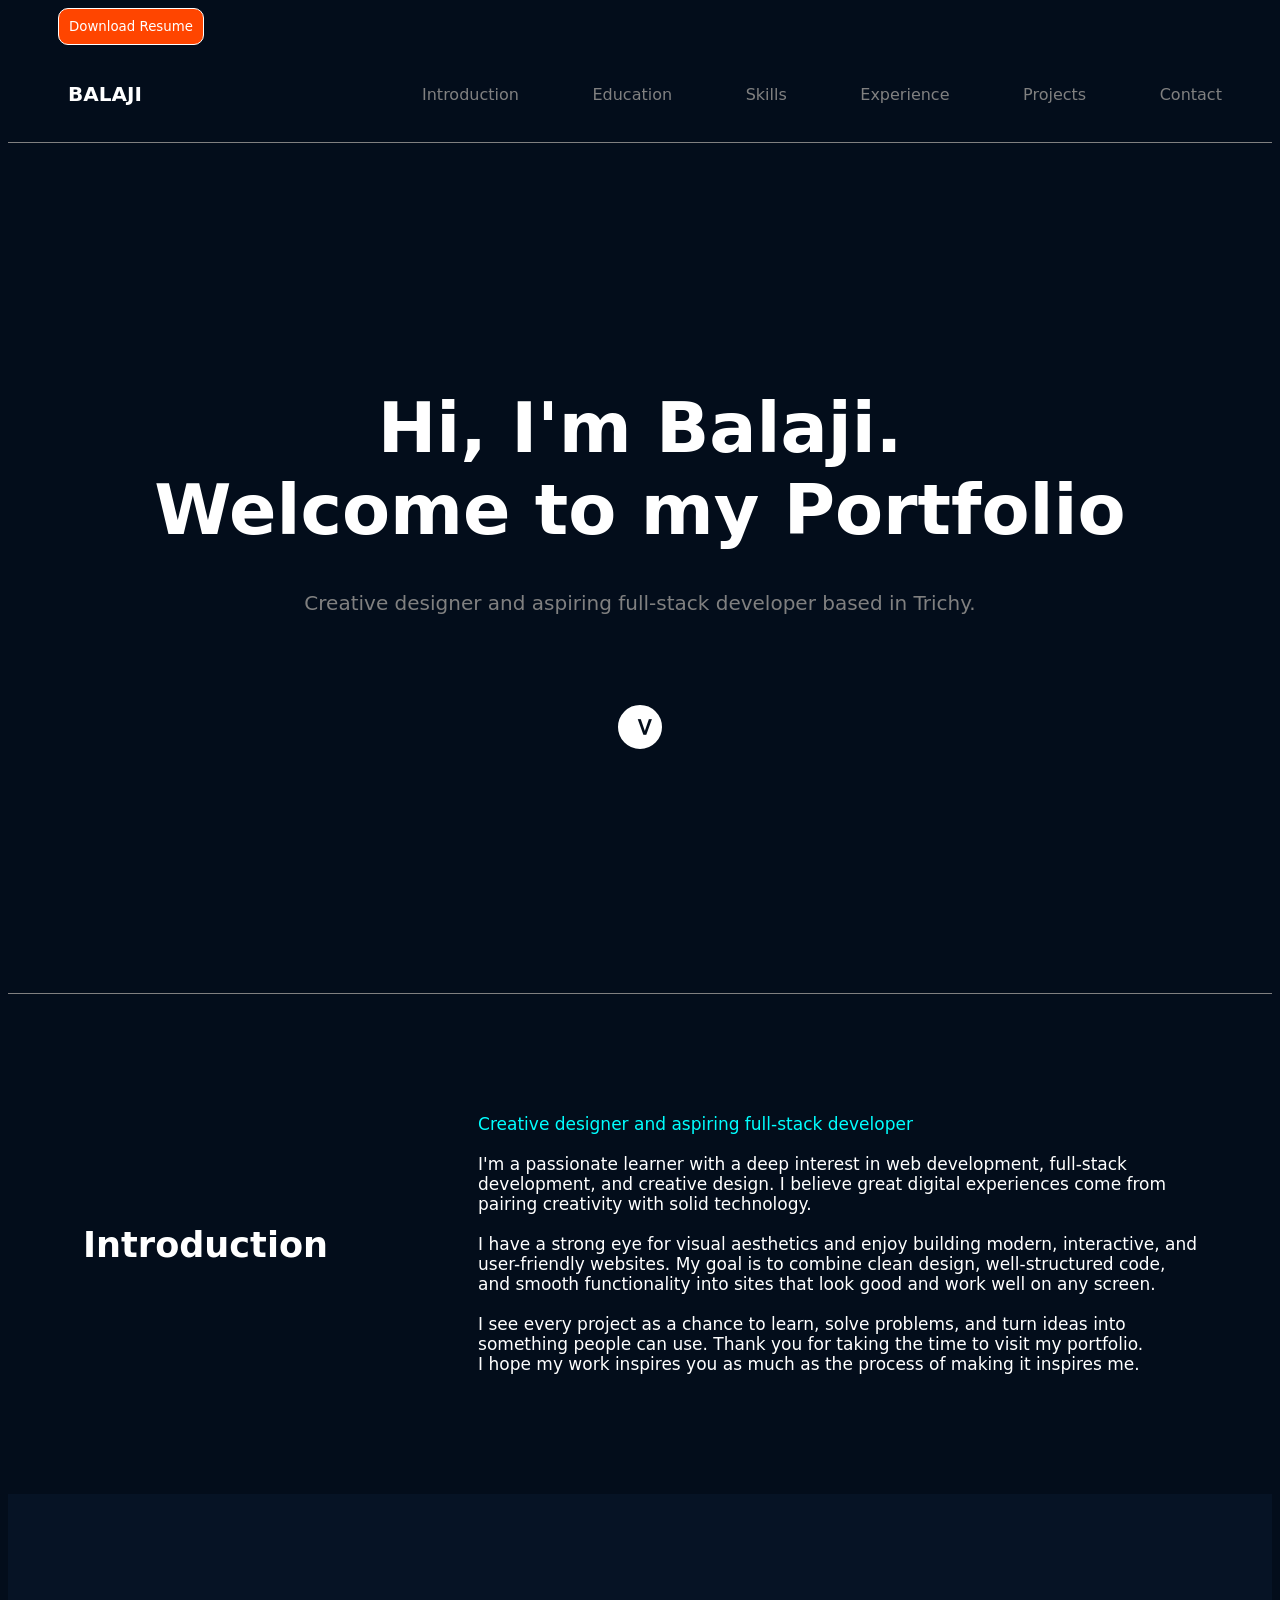
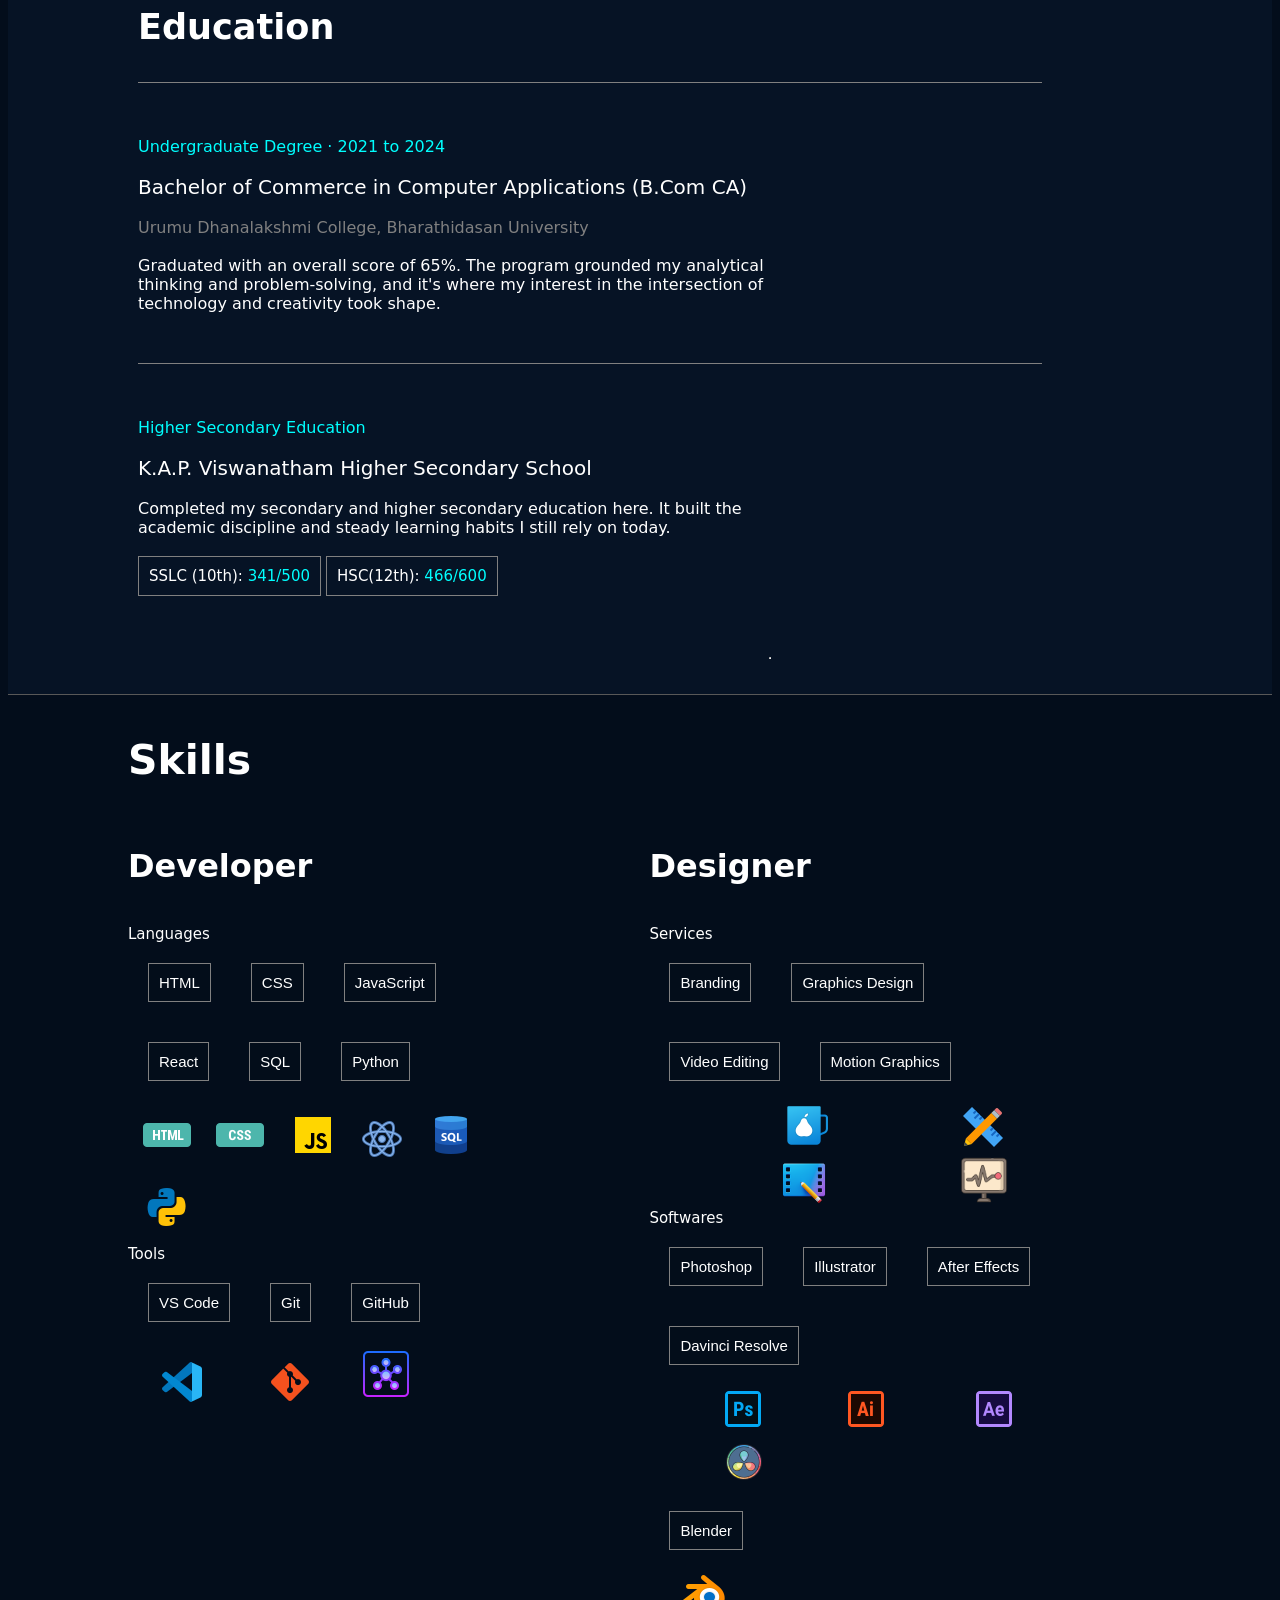
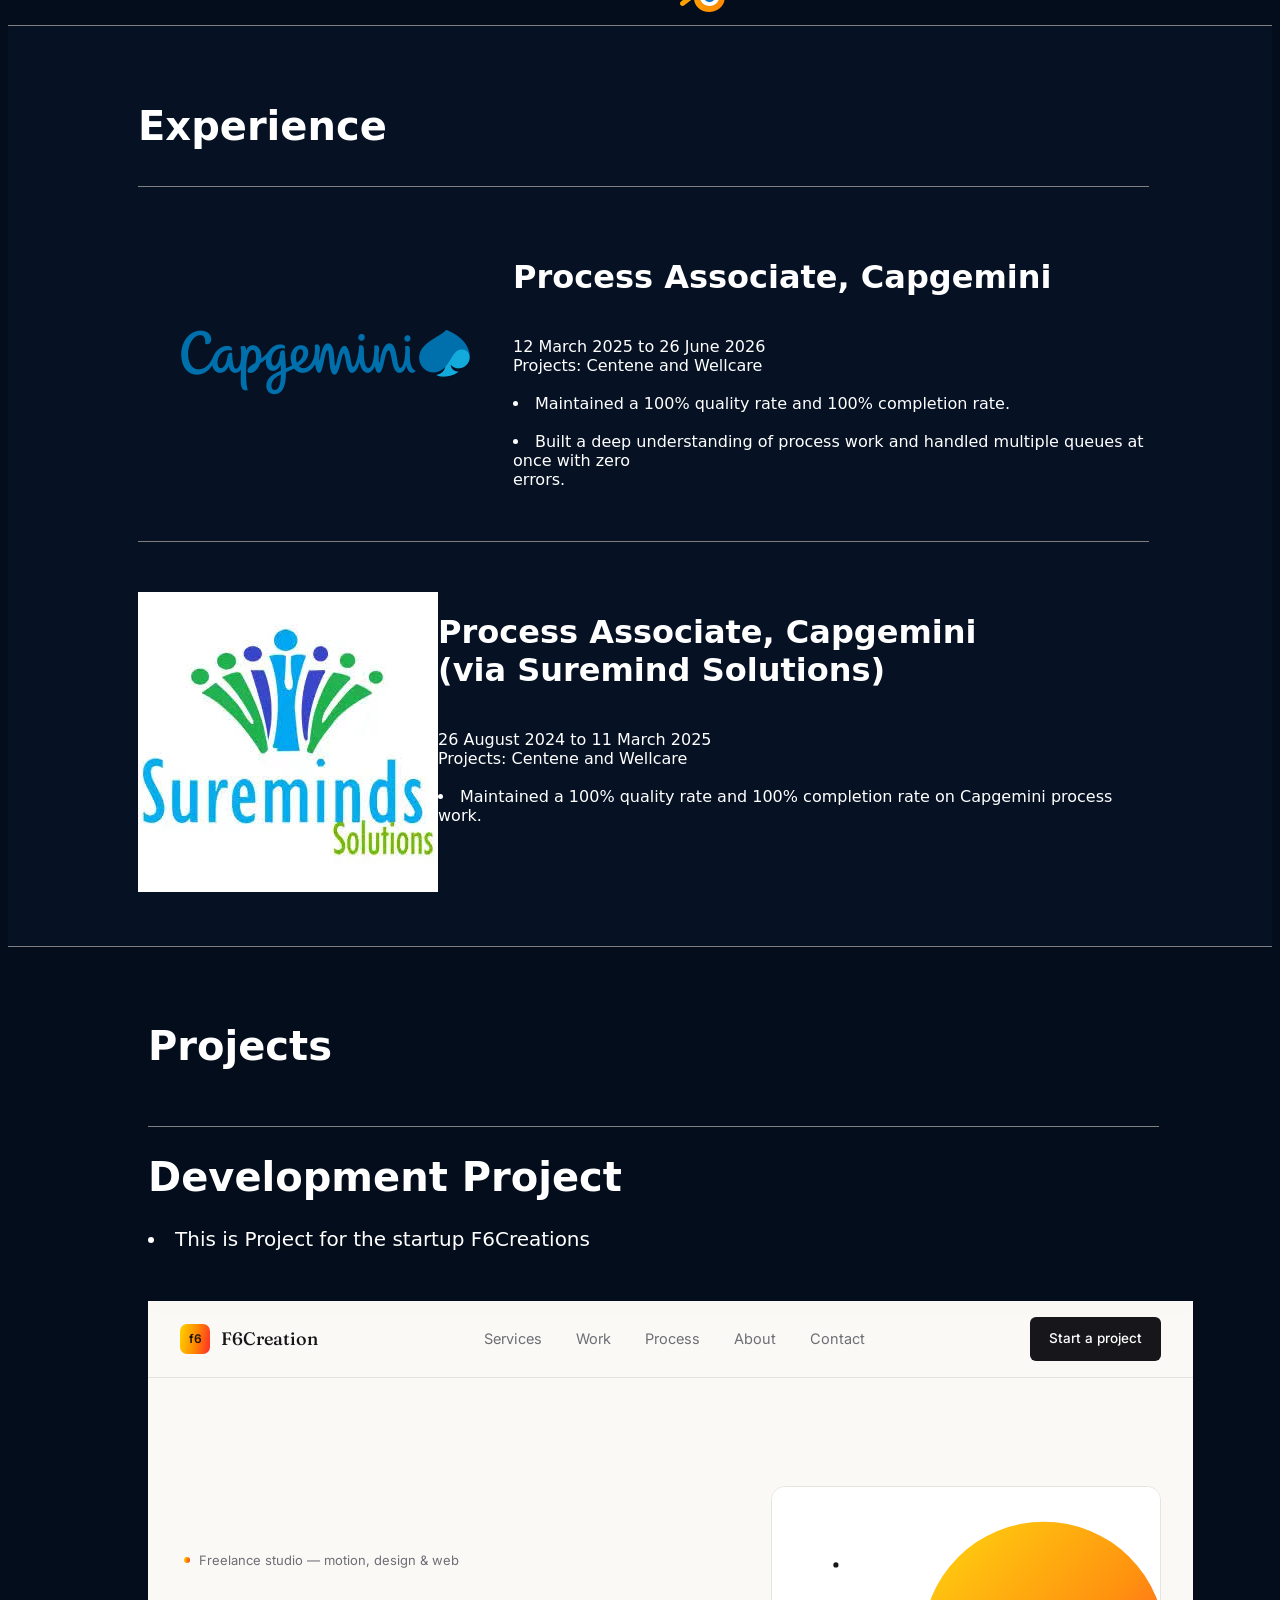
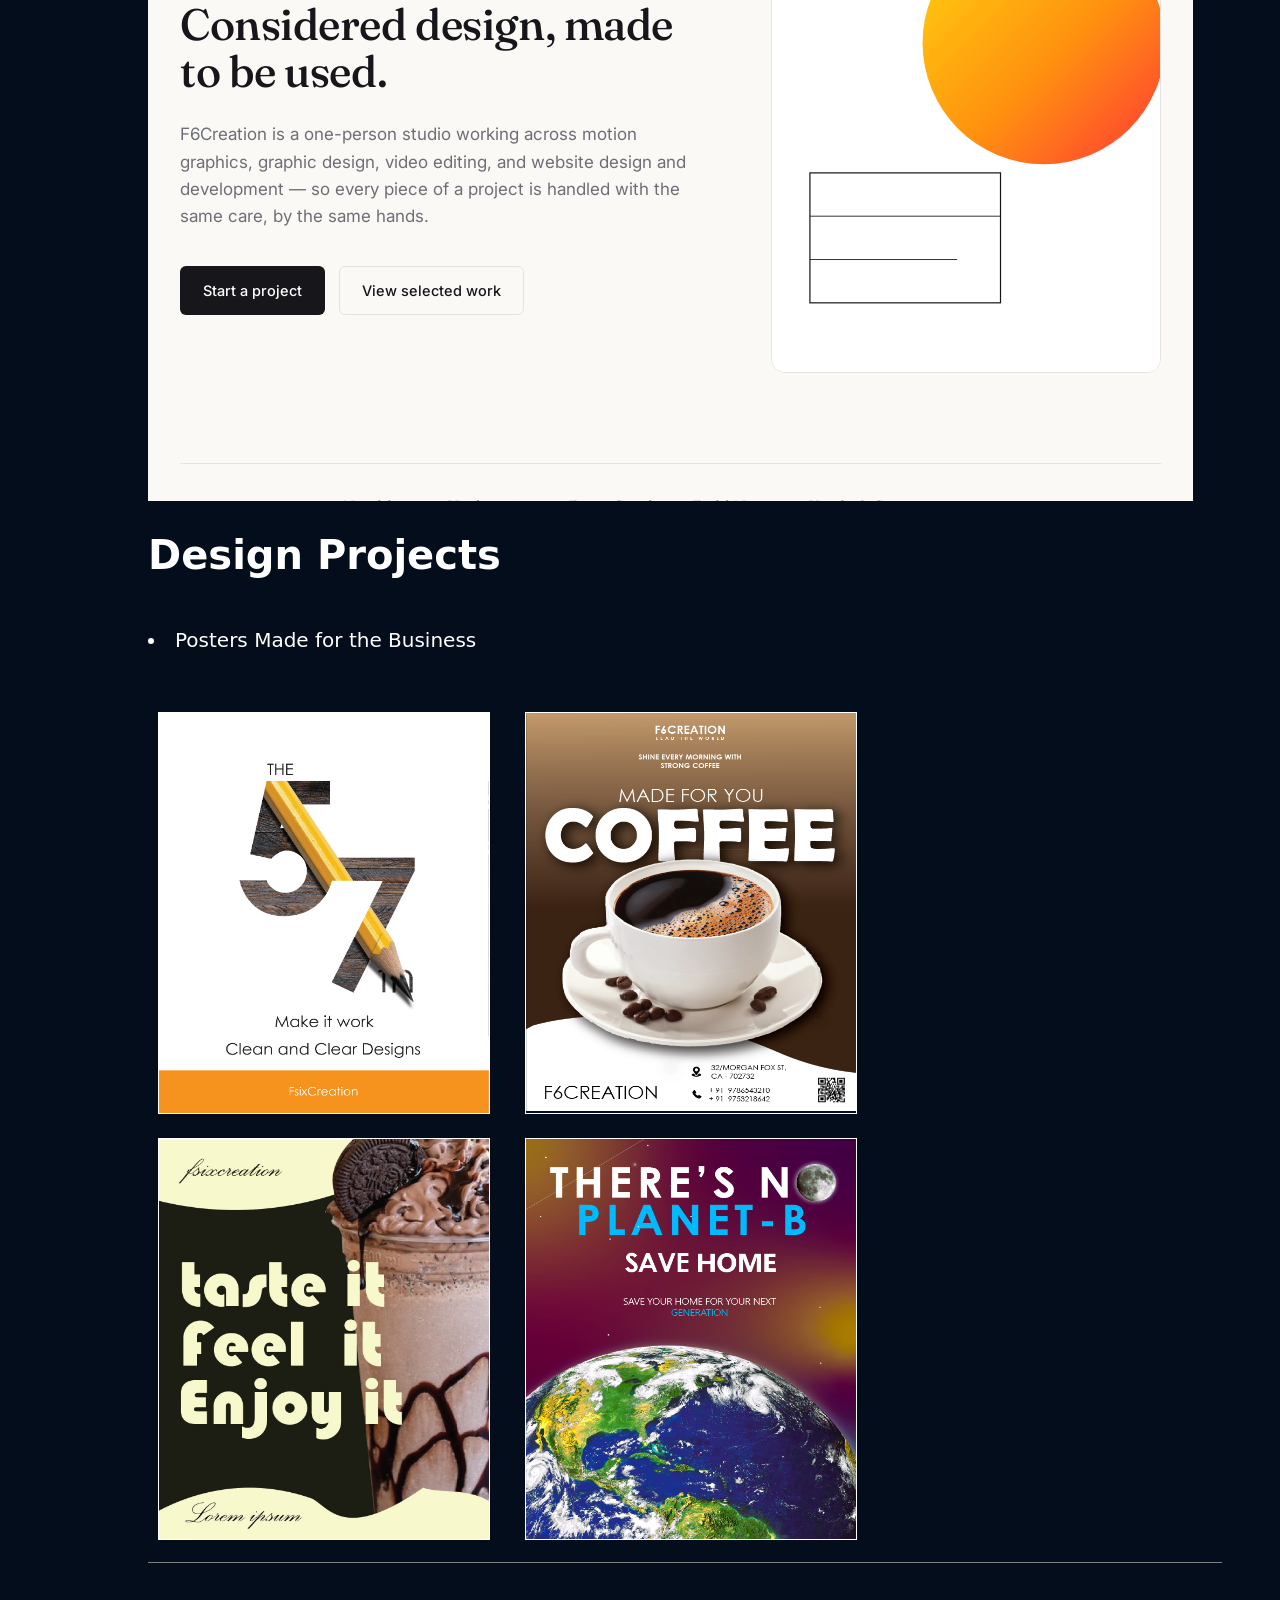
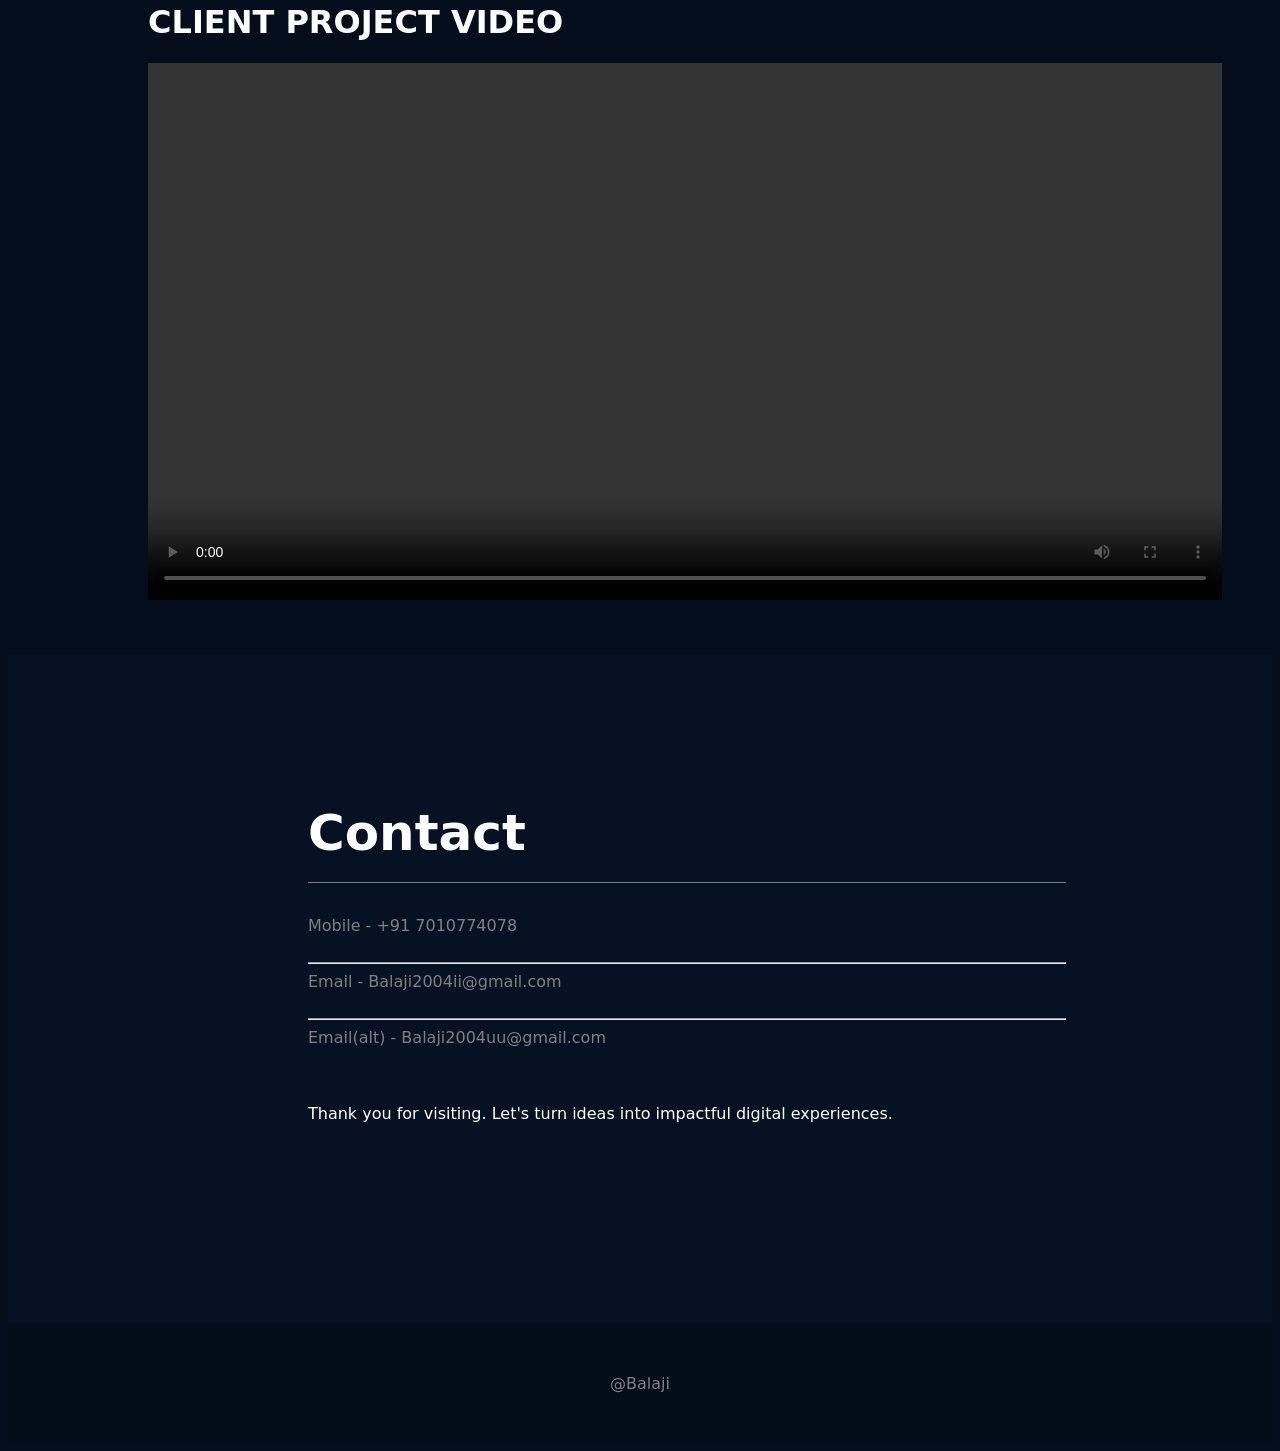
==== commit b888a4fd: "Update index.html" ====
--- a/index.html
+++ b/index.html
@@ -7,7 +7,7 @@
     <title>Portfolio - Hire</title>
 </head>
 <body>
-    <span class="resume" ><button onclick="location.href = 'Balaji Resume.pdf'">Download Resume</button></span>
+    <span class="resume" ><button onclick="location.href = 'index file.pdf'">Download Resume</button></span>
     <head1>
         <name class="name"><h4 style="display: inline-block;">BALAJI</h4></name>
         <options class="options">
--- a/portfolio.css
+++ b/portfolio.css
@@ -1,6 +1,23 @@
 body{
     background-color: #030D1BFF;
     font-family: system-ui, -apple-system, BlinkMacSystemFont, 'Segoe UI', Roboto, Oxygen, Ubuntu, Cantarell, 'Open Sans', 'Helvetica Neue', sans-serif;
+}
+.resume button{
+    padding: 10px;
+    margin-left: 50px;
+    font-family: system-ui, -apple-system, BlinkMacSystemFont, 'Segoe UI', Roboto, Oxygen, Ubuntu, Cantarell, 'Open Sans', 'Helvetica Neue', sans-serif;
+    background-color: orangered;
+    border: 1px solid white;
+    color: white;
+    border-radius: 10px;
+    -webkit-border-radius: 10px;
+    -moz-border-radius: 10px;
+    -ms-border-radius: 10px;
+    -o-border-radius: 10px;
+}
+.resume button:hover{
+    background-color: white;
+    color: orangered;
 }
 head1{
     display: flex;
